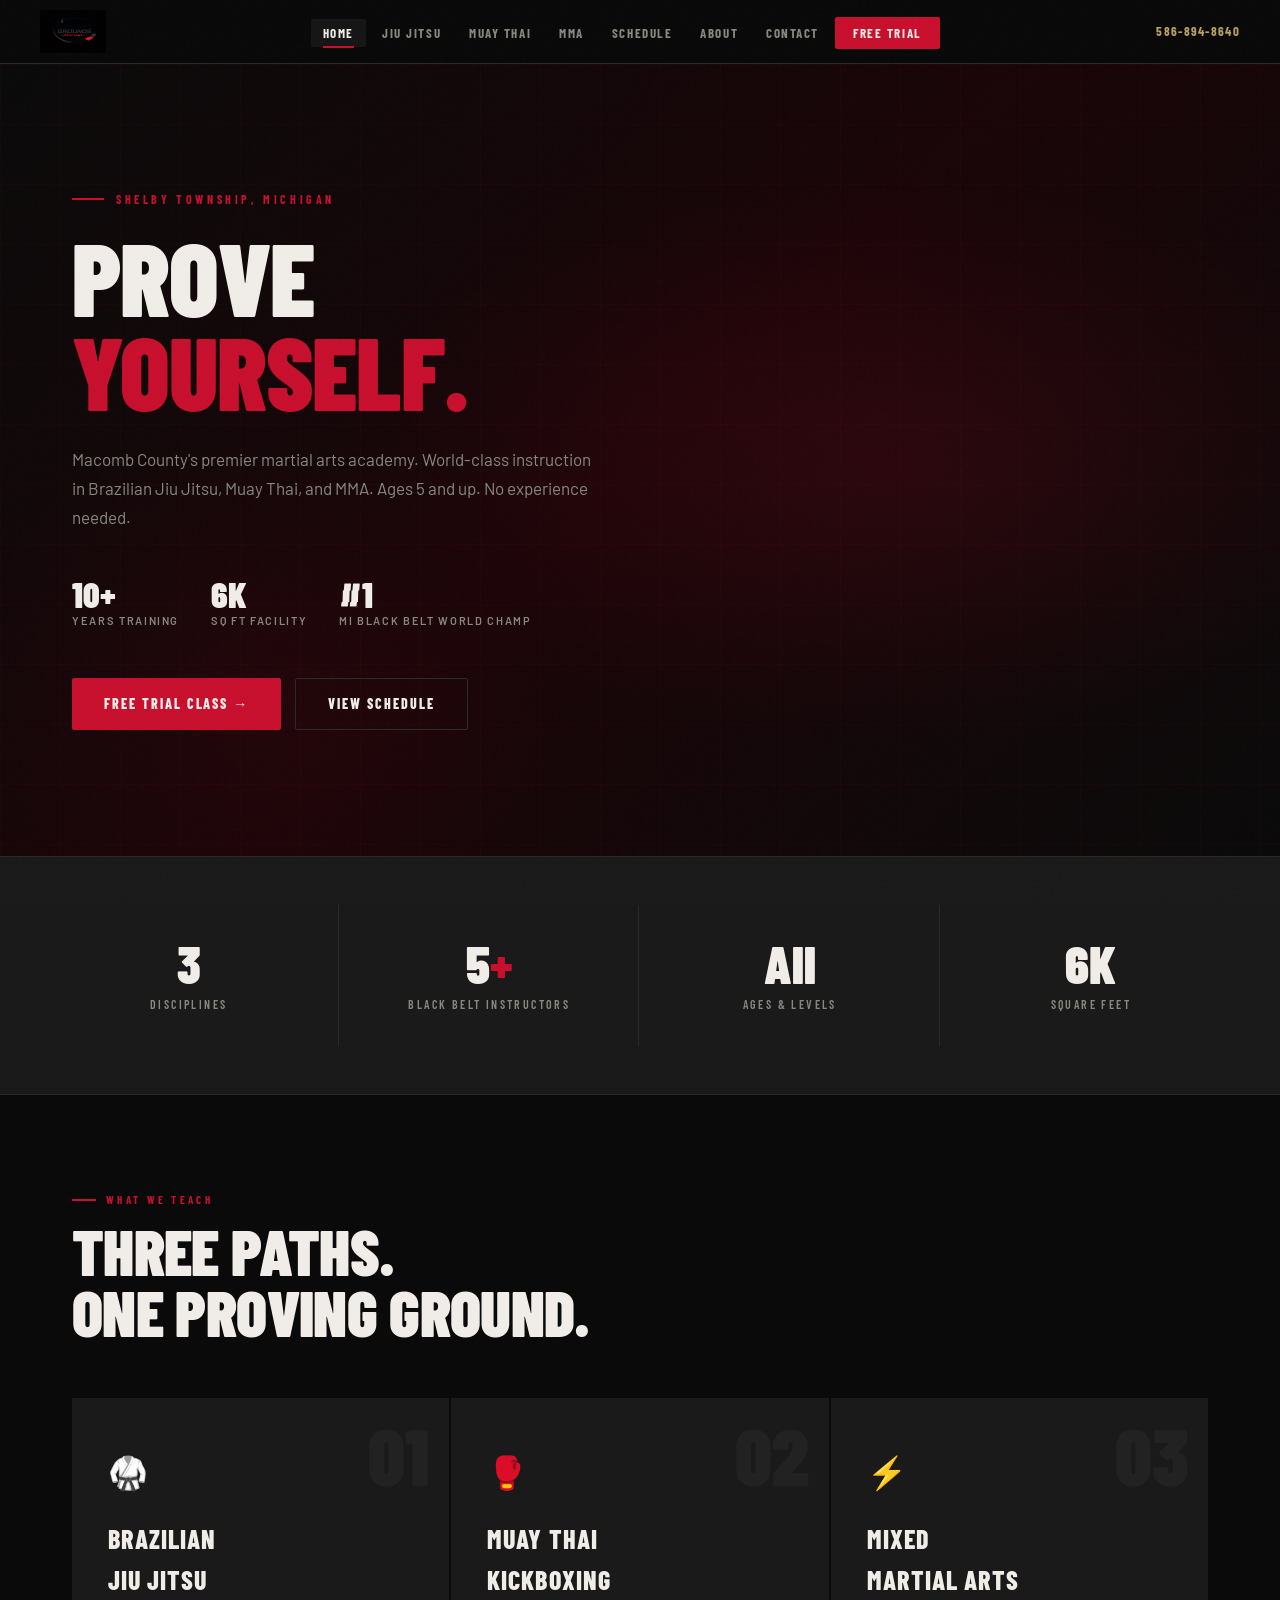
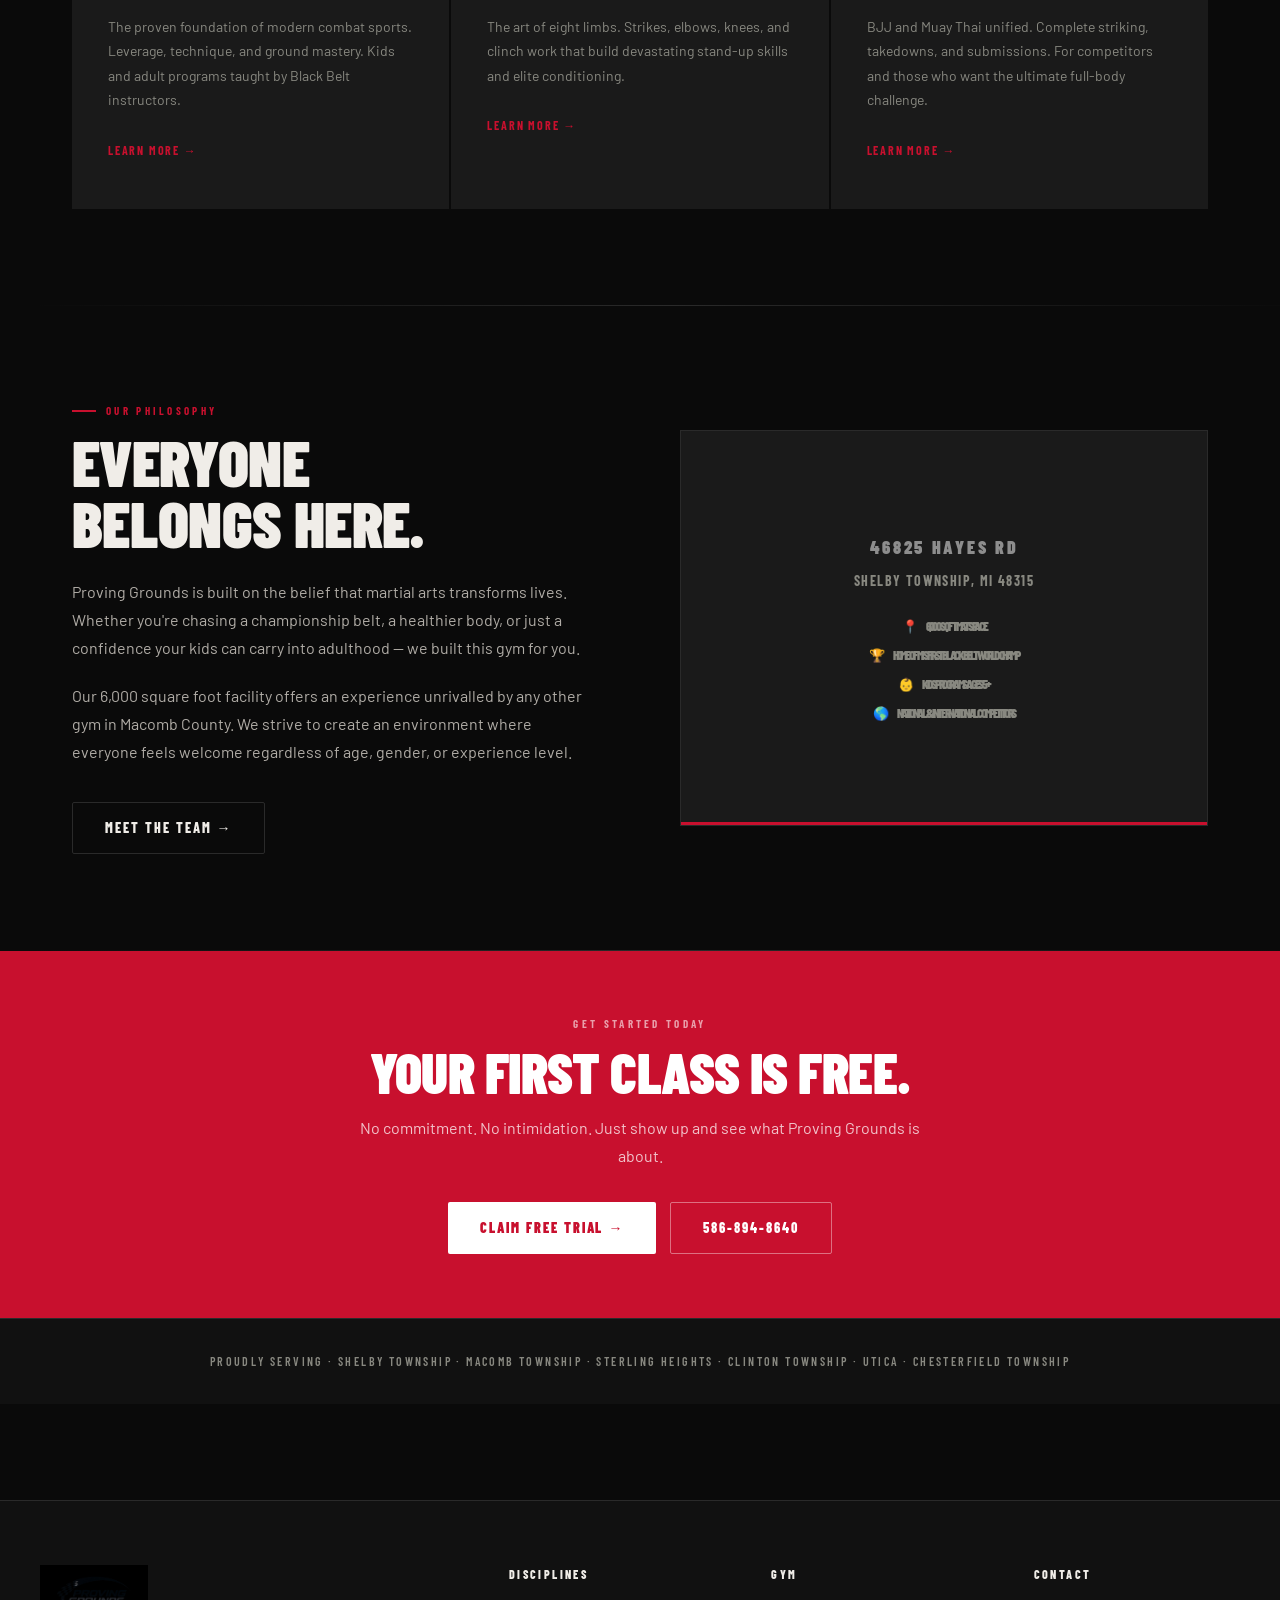
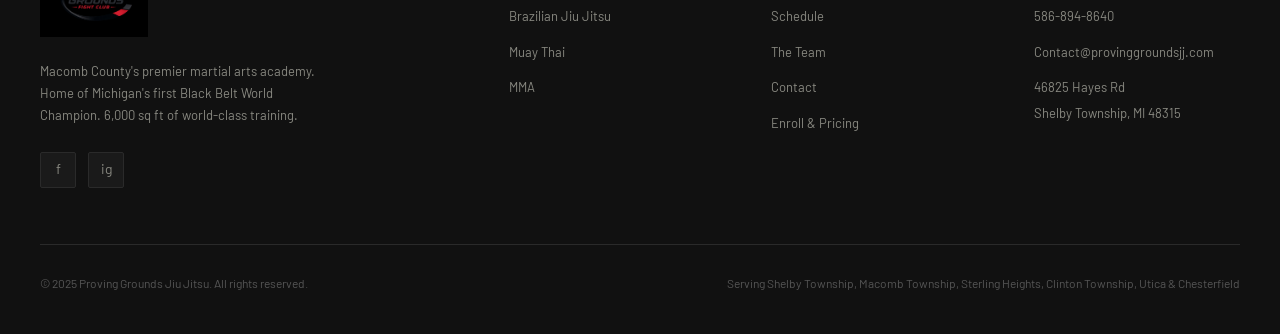
==== index.html @ e51a96b3 "SEO: Open Graph image (1200x630 logo on white), titles, and meta tags Co-authored-by: Cursor <cursor" ====
<!DOCTYPE html>
<html lang="en">
<head>
  <meta charset="UTF-8">
  <meta name="viewport" content="width=device-width, initial-scale=1.0">
  <meta name="description" content="Proving Grounds Fight Club — Shelby Township’s home for Brazilian Jiu Jitsu, Muay Thai, and MMA. Black Belt coaches, 6,000 sq ft, ages 5+. Book your free trial today.">
  <meta name="theme-color" content="#0a0a0a">
  <meta name="robots" content="index,follow">
  <link rel="canonical" href="https://adventurini.github.io/provinggrounds/">
  <title>Proving Grounds Fight Club | BJJ, Muay Thai &amp; MMA — Shelby Township, MI</title>
  <meta property="og:locale" content="en_US">
  <meta property="og:site_name" content="Proving Grounds Fight Club">
  <meta property="og:type" content="website">
  <meta property="og:url" content="https://adventurini.github.io/provinggrounds/">
  <meta property="og:title" content="Proving Grounds Fight Club | BJJ, Muay Thai &amp; MMA — Shelby Township, MI">
  <meta property="og:description" content="Proving Grounds Fight Club — Shelby Township’s home for Brazilian Jiu Jitsu, Muay Thai, and MMA. Black Belt coaches, 6,000 sq ft, ages 5+. Book your free trial today.">
  <meta property="og:image" content="https://adventurini.github.io/provinggrounds/images/og-preview.png">
  <meta property="og:image:secure_url" content="https://adventurini.github.io/provinggrounds/images/og-preview.png">
  <meta property="og:image:type" content="image/png">
  <meta property="og:image:width" content="1200">
  <meta property="og:image:height" content="630">
  <meta property="og:image:alt" content="Proving Grounds Fight Club logo on white">
  <meta name="twitter:card" content="summary_large_image">
  <meta name="twitter:title" content="Proving Grounds Fight Club | BJJ, Muay Thai &amp; MMA — Shelby Township, MI">
  <meta name="twitter:description" content="Proving Grounds Fight Club — Shelby Township’s home for Brazilian Jiu Jitsu, Muay Thai, and MMA. Black Belt coaches, 6,000 sq ft, ages 5+. Book your free trial today.">
  <meta name="twitter:image" content="https://adventurini.github.io/provinggrounds/images/og-preview.png">
  <link rel="stylesheet" href="style.css">
</head>
<body>

<nav id="pg-nav"></nav>

<div class="page">

  <!-- HERO -->
  <div class="hero">
    <div class="hero-bg"></div>
    <div class="hero-grid"></div>
    <div class="hero-content">
      <div class="hero-eyebrow fade-up fade-up-1">Shelby Township, Michigan</div>
      <h1 class="fade-up fade-up-2">
        Prove<br>
        <em>Yourself.</em>
      </h1>
      <p class="hero-sub fade-up fade-up-3">
        Macomb County's premier martial arts academy. World-class instruction in Brazilian Jiu Jitsu, Muay Thai, and MMA. Ages 5 and up. No experience needed.
      </p>
      <div class="hero-badges fade-up fade-up-3">
        <div class="hero-badge">
          <strong>10+</strong>
          <span>Years Training</span>
        </div>
        <div class="hero-badge">
          <strong>6K</strong>
          <span>Sq Ft Facility</span>
        </div>
        <div class="hero-badge">
          <strong>#1</strong>
          <span>MI Black Belt World Champ</span>
        </div>
      </div>
      <div class="btn-group fade-up fade-up-4">
        <a href="https://provinggroundsjj.sites.zenplanner.com/freeTrial.cfm" target="_blank" class="btn btn-primary">
          Free Trial Class →
        </a>
        <a href="schedule.html" class="btn btn-outline">
          View Schedule
        </a>
      </div>
    </div>
  </div>

  <!-- STATS BAR -->
  <div class="stats-bar">
    <div class="stats-inner">
      <div class="stat">
        <span class="stat-num">3</span>
        <span class="stat-label">Disciplines</span>
      </div>
      <div class="stat">
        <span class="stat-num">5<span>+</span></span>
        <span class="stat-label">Black Belt Instructors</span>
      </div>
      <div class="stat">
        <span class="stat-num">All</span>
        <span class="stat-label">Ages & Levels</span>
      </div>
      <div class="stat">
        <span class="stat-num">6K</span>
        <span class="stat-label">Square Feet</span>
      </div>
    </div>
  </div>

  <!-- DISCIPLINES -->
  <section>
    <div class="section-eyebrow">What We Teach</div>
    <h2>Three Paths.<br>One Proving Ground.</h2>
    <div class="disciplines">
      <a href="jiu-jitsu.html" class="disc-card">
        <span class="disc-number">01</span>
        <span class="disc-icon">🥋</span>
        <h3>Brazilian<br>Jiu Jitsu</h3>
        <p>The proven foundation of modern combat sports. Leverage, technique, and ground mastery. Kids and adult programs taught by Black Belt instructors.</p>
        <div class="disc-arrow">Learn More →</div>
      </a>
      <a href="muay-thai.html" class="disc-card">
        <span class="disc-number">02</span>
        <span class="disc-icon">🥊</span>
        <h3>Muay Thai<br>Kickboxing</h3>
        <p>The art of eight limbs. Strikes, elbows, knees, and clinch work that build devastating stand-up skills and elite conditioning.</p>
        <div class="disc-arrow">Learn More →</div>
      </a>
      <a href="mma.html" class="disc-card">
        <span class="disc-number">03</span>
        <span class="disc-icon">⚡</span>
        <h3>Mixed<br>Martial Arts</h3>
        <p>BJJ and Muay Thai unified. Complete striking, takedowns, and submissions. For competitors and those who want the ultimate full-body challenge.</p>
        <div class="disc-arrow">Learn More →</div>
      </a>
    </div>
  </section>

  <div class="divider"></div>

  <!-- PHILOSOPHY -->
  <section>
    <div class="split">
      <div class="split-text">
        <div class="section-eyebrow">Our Philosophy</div>
        <h2>Everyone<br>Belongs Here.</h2>
        <p style="margin-bottom:20px;">Proving Grounds is built on the belief that martial arts transforms lives. Whether you're chasing a championship belt, a healthier body, or just a confidence your kids can carry into adulthood — we built this gym for you.</p>
        <p style="margin-bottom:36px;">Our 6,000 square foot facility offers an experience unrivalled by any other gym in Macomb County. We strive to create an environment where everyone feels welcome regardless of age, gender, or experience level.</p>
        <a href="about.html" class="btn btn-outline">Meet the Team →</a>
      </div>
      <div class="split-visual">
        <div class="split-visual-inner">
          <div style="text-align:center; padding: 32px;">
            <div style="font-family: var(--font-display); font-weight:900; font-size:18px; letter-spacing:0.15em; color: rgba(255,255,255,0.5); text-transform:uppercase; margin-bottom:8px;">46825 Hayes Rd</div>
            <div style="font-family: var(--font-display); font-weight:700; font-size:14px; letter-spacing:0.1em; color: var(--muted); text-transform:uppercase;">Shelby Township, MI 48315</div>
            <div style="margin-top:24px; display:flex; flex-direction:column; gap:8px; align-items:center;">
              <div style="display:flex; align-items:center; gap:10px; font-size:13px; color:var(--muted);">📍 <span>6,000 sq ft mat space</span></div>
              <div style="display:flex; align-items:center; gap:10px; font-size:13px; color:var(--muted);">🏆 <span>Home of MI's first Black Belt World Champ</span></div>
              <div style="display:flex; align-items:center; gap:10px; font-size:13px; color:var(--muted);">👶 <span>Kids programs ages 5+</span></div>
              <div style="display:flex; align-items:center; gap:10px; font-size:13px; color:var(--muted);">🌎 <span>National &amp; international competitors</span></div>
            </div>
          </div>
        </div>
      </div>
    </div>
  </section>

  <div class="divider"></div>

  <!-- CTA STRIP -->
  <div style="background: var(--red); padding: 64px 32px; text-align: center;">
    <div style="max-width: 600px; margin: 0 auto;">
      <div style="font-family: var(--font-display); font-weight: 700; font-size: 11px; letter-spacing: 0.3em; text-transform: uppercase; color: rgba(255,255,255,0.6); margin-bottom: 12px;">Get Started Today</div>
      <h2 style="font-size: clamp(32px, 5vw, 56px); margin-bottom: 16px; color: white;">Your First Class Is Free.</h2>
      <p style="color: rgba(255,255,255,0.75); margin-bottom: 32px;">No commitment. No intimidation. Just show up and see what Proving Grounds is about.</p>
      <div class="btn-group" style="justify-content: center;">
        <a href="https://provinggroundsjj.sites.zenplanner.com/freeTrial.cfm" target="_blank" class="btn" style="background: white; color: var(--red); font-weight: 900;">Claim Free Trial →</a>
        <a href="tel:5868948640" class="btn" style="background: transparent; border: 1px solid rgba(255,255,255,0.4); color: white;">586-894-8640</a>
      </div>
    </div>
  </div>

  <!-- SERVING -->
  <div style="background: var(--deep); border-top: 1px solid var(--border); padding: 32px; text-align: center;">
    <p style="font-family: var(--font-display); font-weight:600; font-size:12px; letter-spacing:0.2em; text-transform:uppercase; color: var(--muted);">
      Proudly serving · Shelby Township · Macomb Township · Sterling Heights · Clinton Township · Utica · Chesterfield Township
    </p>
  </div>

</div><!-- end .page -->

<footer id="pg-footer"></footer>
<script src="shared.js"></script>
</body>
</html>
---- style.css ----
@import url('https://fonts.googleapis.com/css2?family=Barlow+Condensed:wght@400;600;700;800;900&family=Barlow:wght@300;400;500;600&family=Oswald:wght@700&display=swap');

:root {
  --black: #0a0a0a;
  --deep: #111111;
  --charcoal: #1a1a1a;
  --panel: #1f1f1f;
  --border: #2a2a2a;
  --red: #c8102e;
  --red-glow: #e01535;
  --red-dim: #7a0a1c;
  --white: #f0ede8;
  --muted: #888880;
  --gold: #b8a060;
  --font-display: 'Barlow Condensed', sans-serif;
  --font-body: 'Barlow', sans-serif;
}

*, *::before, *::after { box-sizing: border-box; margin: 0; padding: 0; }

html { scroll-behavior: smooth; }

body {
  background: var(--black);
  color: var(--white);
  font-family: var(--font-body);
  font-size: 16px;
  line-height: 1.6;
  overflow-x: hidden;
}

/* ── NOISE OVERLAY ── */
body::before {
  content: '';
  position: fixed;
  inset: 0;
  background-image: url("data:image/svg+xml,%3Csvg viewBox='0 0 256 256' xmlns='http://www.w3.org/2000/svg'%3E%3Cfilter id='noise'%3E%3CfeTurbulence type='fractalNoise' baseFrequency='0.9' numOctaves='4' stitchTiles='stitch'/%3E%3C/filter%3E%3Crect width='100%25' height='100%25' filter='url(%23noise)' opacity='0.04'/%3E%3C/svg%3E");
  pointer-events: none;
  z-index: 9999;
  opacity: 0.35;
}

/* ── NAV ── */
nav {
  position: fixed;
  top: 0; left: 0; right: 0;
  z-index: 1000;
  background: rgba(10,10,10,0.92);
  backdrop-filter: blur(12px);
  border-bottom: 1px solid var(--border);
  height: 64px;
  display: flex;
  align-items: center;
  padding: 0 32px;
}

.nav-inner {
  width: 100%;
  max-width: 1200px;
  margin: 0 auto;
  display: flex;
  align-items: center;
  justify-content: space-between;
}

.nav-logo {
  text-decoration: none;
  display: flex;
  align-items: center;
  flex-shrink: 0;
  line-height: 0;
}

.nav-logo img {
  height: 44px;
  width: auto;
  max-width: min(48vw, 200px);
  object-fit: contain;
  display: block;
}

.nav-links {
  display: flex;
  align-items: center;
  gap: 4px;
  list-style: none;
}

.nav-links a {
  color: var(--muted);
  text-decoration: none;
  font-family: var(--font-display);
  font-weight: 700;
  font-size: 13px;
  letter-spacing: 0.12em;
  text-transform: uppercase;
  padding: 6px 12px;
  border-radius: 2px;
  transition: color 0.2s, background 0.2s;
  position: relative;
}

.nav-links a:hover, .nav-links a.active {
  color: var(--white);
  background: rgba(255,255,255,0.05);
}

.nav-links a.active::after {
  content: '';
  position: absolute;
  bottom: -1px; left: 12px; right: 12px;
  height: 2px;
  background: var(--red);
}

.nav-cta {
  background: var(--red) !important;
  color: var(--white) !important;
  padding: 8px 18px !important;
  border-radius: 2px;
}

.nav-cta:hover { background: var(--red-glow) !important; }

.nav-phone {
  font-family: var(--font-display);
  font-weight: 700;
  font-size: 13px;
  letter-spacing: 0.1em;
  color: var(--gold);
  text-decoration: none;
  margin-left: 12px;
}

/* Mobile nav toggle */
.nav-toggle {
  display: none;
  flex-direction: column;
  gap: 5px;
  cursor: pointer;
  padding: 4px;
}

.nav-toggle span {
  display: block;
  width: 24px;
  height: 2px;
  background: var(--white);
  transition: all 0.3s;
}

/* ── PAGE WRAPPER ── */
.page { padding-top: 64px; }

/* ── HERO ── */
.hero {
  position: relative;
  min-height: 88vh;
  display: flex;
  align-items: center;
  overflow: hidden;
}

.hero-bg {
  position: absolute;
  inset: 0;
  background: linear-gradient(135deg, #0a0a0a 0%, #1a0508 50%, #0a0a0a 100%);
}

.hero-bg::after {
  content: '';
  position: absolute;
  inset: 0;
  background: 
    radial-gradient(ellipse 60% 50% at 70% 50%, rgba(200,16,46,0.12) 0%, transparent 70%),
    radial-gradient(ellipse 40% 60% at 20% 80%, rgba(200,16,46,0.06) 0%, transparent 60%);
}

.hero-grid {
  position: absolute;
  inset: 0;
  background-image: 
    linear-gradient(rgba(200,16,46,0.04) 1px, transparent 1px),
    linear-gradient(90deg, rgba(200,16,46,0.04) 1px, transparent 1px);
  background-size: 60px 60px;
}

.hero-content {
  position: relative;
  z-index: 2;
  padding: 80px 32px;
  max-width: 1200px;
  margin: 0 auto;
  width: 100%;
}

.hero-eyebrow {
  font-family: var(--font-display);
  font-weight: 700;
  font-size: 12px;
  letter-spacing: 0.3em;
  text-transform: uppercase;
  color: var(--red);
  margin-bottom: 20px;
  display: flex;
  align-items: center;
  gap: 12px;
}

.hero-eyebrow::before {
  content: '';
  display: block;
  width: 32px;
  height: 2px;
  background: var(--red);
}

.hero h1 {
  font-family: var(--font-display);
  font-weight: 900;
  font-size: clamp(52px, 8vw, 110px);
  line-height: 0.92;
  text-transform: uppercase;
  letter-spacing: -0.01em;
  margin-bottom: 28px;
}

.hero h1 em {
  font-style: normal;
  color: var(--red);
  display: block;
}

.hero-sub {
  font-size: 17px;
  color: var(--muted);
  max-width: 520px;
  margin-bottom: 44px;
  line-height: 1.7;
  font-weight: 400;
}

.hero-badges {
  display: flex;
  gap: 32px;
  margin-bottom: 48px;
  flex-wrap: wrap;
}

.hero-badge {
  display: flex;
  flex-direction: column;
}

.hero-badge strong {
  font-family: var(--font-display);
  font-weight: 900;
  font-size: 36px;
  line-height: 1;
  color: var(--white);
}

.hero-badge span {
  font-size: 11px;
  letter-spacing: 0.15em;
  text-transform: uppercase;
  color: var(--muted);
  font-weight: 600;
}

.btn-group { display: flex; gap: 14px; flex-wrap: wrap; }

.btn {
  display: inline-flex;
  align-items: center;
  gap: 8px;
  font-family: var(--font-display);
  font-weight: 800;
  font-size: 14px;
  letter-spacing: 0.14em;
  text-transform: uppercase;
  padding: 14px 32px;
  border-radius: 2px;
  text-decoration: none;
  transition: all 0.2s;
  cursor: pointer;
  border: none;
}

.btn-primary {
  background: var(--red);
  color: var(--white);
}

.btn-primary:hover {
  background: var(--red-glow);
  transform: translateY(-1px);
  box-shadow: 0 8px 24px rgba(200,16,46,0.35);
}

.btn-outline {
  background: transparent;
  color: var(--white);
  border: 1px solid var(--border);
}

.btn-outline:hover {
  border-color: var(--white);
  background: rgba(255,255,255,0.05);
}

/* ── SECTIONS ── */
section {
  padding: 96px 32px;
  max-width: 1200px;
  margin: 0 auto;
  width: 100%;
}

.section-wrap {
  width: 100%;
}

.section-eyebrow {
  font-family: var(--font-display);
  font-weight: 700;
  font-size: 11px;
  letter-spacing: 0.3em;
  text-transform: uppercase;
  color: var(--red);
  margin-bottom: 12px;
  display: flex;
  align-items: center;
  gap: 10px;
}

.section-eyebrow::before {
  content: '';
  width: 24px;
  height: 2px;
  background: var(--red);
}

h2 {
  font-family: var(--font-display);
  font-weight: 900;
  font-size: clamp(36px, 5vw, 64px);
  text-transform: uppercase;
  line-height: 0.95;
  letter-spacing: -0.01em;
  margin-bottom: 24px;
}

h3 {
  font-family: var(--font-display);
  font-weight: 800;
  font-size: 24px;
  text-transform: uppercase;
  letter-spacing: 0.04em;
}

p { color: #b0aca6; line-height: 1.75; }

/* ── DISCIPLINE CARDS ── */
.disciplines {
  display: grid;
  grid-template-columns: repeat(3, 1fr);
  gap: 2px;
  margin-top: 56px;
}

.disc-card {
  position: relative;
  background: var(--charcoal);
  padding: 48px 36px;
  overflow: hidden;
  text-decoration: none;
  color: var(--white);
  display: block;
  transition: background 0.3s;
}

.disc-card::before {
  content: '';
  position: absolute;
  top: 0; left: 0;
  width: 3px;
  height: 0;
  background: var(--red);
  transition: height 0.4s ease;
}

.disc-card:hover::before { height: 100%; }
.disc-card:hover { background: #202020; }

.disc-number {
  font-family: var(--font-display);
  font-weight: 900;
  font-size: 80px;
  line-height: 1;
  color: rgba(255,255,255,0.04);
  position: absolute;
  top: 16px; right: 20px;
}

.disc-icon {
  font-size: 32px;
  margin-bottom: 20px;
  display: block;
}

.disc-card h3 { margin-bottom: 14px; font-size: 26px; }
.disc-card p { font-size: 14px; color: var(--muted); }

.disc-arrow {
  margin-top: 28px;
  display: inline-flex;
  align-items: center;
  gap: 8px;
  font-family: var(--font-display);
  font-weight: 700;
  font-size: 12px;
  letter-spacing: 0.15em;
  text-transform: uppercase;
  color: var(--red);
}

/* ── DIVIDER ── */
.divider {
  width: 100%;
  height: 1px;
  background: linear-gradient(90deg, transparent, var(--border), transparent);
  margin: 0 32px;
}

/* ── SPLIT SECTION ── */
.split {
  display: grid;
  grid-template-columns: 1fr 1fr;
  gap: 80px;
  align-items: center;
}

.split-text { }
.split-visual {
  position: relative;
}

.split-visual-inner {
  background: var(--charcoal);
  border: 1px solid var(--border);
  aspect-ratio: 4/3;
  display: flex;
  align-items: center;
  justify-content: center;
  font-family: var(--font-display);
  font-weight: 900;
  font-size: 80px;
  color: rgba(255,255,255,0.06);
  text-transform: uppercase;
  letter-spacing: -0.03em;
  overflow: hidden;
  position: relative;
}

.split-visual-inner::after {
  content: '';
  position: absolute;
  bottom: 0; left: 0; right: 0;
  height: 3px;
  background: var(--red);
}

/* ── SCHEDULE TABLE ── */
.schedule-grid {
  display: grid;
  grid-template-columns: repeat(7, 1fr);
  gap: 2px;
  margin-top: 48px;
}

.schedule-col-header {
  background: var(--red);
  padding: 14px 8px;
  font-family: var(--font-display);
  font-weight: 800;
  font-size: 13px;
  letter-spacing: 0.1em;
  text-transform: uppercase;
  text-align: center;
}

.schedule-slot {
  background: var(--charcoal);
  padding: 10px 8px;
  font-size: 11px;
  text-align: center;
  color: var(--muted);
  min-height: 52px;
  display: flex;
  flex-direction: column;
  align-items: center;
  justify-content: center;
  gap: 2px;
  border-bottom: 1px solid var(--border);
}

.schedule-slot.bjj { border-top: 2px solid #3b82f6; }
.schedule-slot.muaythai { border-top: 2px solid #f59e0b; }
.schedule-slot.mma { border-top: 2px solid var(--red); }
.schedule-slot.kids { border-top: 2px solid #10b981; }
.schedule-slot.empty { background: var(--deep); }

.slot-time {
  font-family: var(--font-display);
  font-weight: 700;
  font-size: 13px;
  color: var(--white);
}

.slot-label {
  font-size: 10px;
  letter-spacing: 0.1em;
  text-transform: uppercase;
  font-weight: 600;
}

/* ── STATS BAR ── */
.stats-bar {
  background: var(--charcoal);
  border-top: 1px solid var(--border);
  border-bottom: 1px solid var(--border);
  padding: 48px 32px;
}

.stats-inner {
  max-width: 1200px;
  margin: 0 auto;
  display: grid;
  grid-template-columns: repeat(4, 1fr);
  gap: 2px;
}

.stat {
  padding: 32px;
  text-align: center;
  border-right: 1px solid var(--border);
}

.stat:last-child { border-right: none; }

.stat-num {
  font-family: var(--font-display);
  font-weight: 900;
  font-size: 52px;
  line-height: 1;
  color: var(--white);
  display: block;
}

.stat-num span { color: var(--red); }

.stat-label {
  font-family: var(--font-display);
  font-weight: 600;
  font-size: 12px;
  letter-spacing: 0.2em;
  text-transform: uppercase;
  color: var(--muted);
  margin-top: 6px;
  display: block;
}

/* ── TEAM CARDS ── */
.team-grid {
  display: grid;
  grid-template-columns: repeat(3, 1fr);
  gap: 2px;
  margin-top: 48px;
}

.team-card {
  background: var(--charcoal);
  padding: 40px 32px;
  border-bottom: 3px solid transparent;
  transition: border-color 0.3s, background 0.3s;
}

.team-card:hover {
  background: #202020;
  border-color: var(--red);
}

.team-avatar {
  width: 72px;
  height: 72px;
  background: var(--red-dim);
  border-radius: 50%;
  margin-bottom: 20px;
  display: flex;
  align-items: center;
  justify-content: center;
  font-family: var(--font-display);
  font-weight: 900;
  font-size: 28px;
  color: var(--white);
}

.team-card h3 { font-size: 20px; margin-bottom: 4px; }
.team-card .rank {
  font-size: 12px;
  letter-spacing: 0.15em;
  text-transform: uppercase;
  color: var(--gold);
  font-weight: 700;
  font-family: var(--font-display);
  margin-bottom: 14px;
  display: block;
}

.team-card p { font-size: 13px; color: var(--muted); }

/* ── PAGE HERO (interior pages) ── */
.page-hero {
  background: var(--deep);
  border-bottom: 1px solid var(--border);
  padding: 80px 32px 60px;
  position: relative;
  overflow: hidden;
}

.page-hero::before {
  content: '';
  position: absolute;
  top: 0; right: 0;
  width: 40%;
  height: 100%;
  background: radial-gradient(ellipse at right, rgba(200,16,46,0.08), transparent 70%);
}

.page-hero-inner {
  max-width: 1200px;
  margin: 0 auto;
  position: relative;
  z-index: 1;
}

.page-hero h1 {
  font-family: var(--font-display);
  font-weight: 900;
  font-size: clamp(44px, 6vw, 80px);
  text-transform: uppercase;
  line-height: 0.92;
  margin-bottom: 16px;
}

.page-hero p {
  font-size: 16px;
  color: var(--muted);
  max-width: 560px;
}

/* ── FOOTER ── */
footer {
  background: var(--deep);
  border-top: 1px solid var(--border);
  padding: 64px 32px 40px;
  margin-top: 96px;
}

.footer-inner {
  max-width: 1200px;
  margin: 0 auto;
}

.footer-grid {
  display: grid;
  grid-template-columns: 2fr 1fr 1fr 1fr;
  gap: 56px;
  margin-bottom: 56px;
}

.footer-logo {
  display: inline-block;
  margin-bottom: 16px;
  line-height: 0;
  text-decoration: none;
}

.footer-logo img {
  height: 72px;
  width: auto;
  max-width: min(100%, 260px);
  object-fit: contain;
  display: block;
}

.footer-brand p {
  font-size: 13px;
  color: var(--muted);
  line-height: 1.7;
  max-width: 280px;
}

.footer-col h4 {
  font-family: var(--font-display);
  font-weight: 800;
  font-size: 12px;
  letter-spacing: 0.2em;
  text-transform: uppercase;
  color: var(--white);
  margin-bottom: 18px;
}

.footer-col ul {
  list-style: none;
  display: flex;
  flex-direction: column;
  gap: 10px;
}

.footer-col a {
  color: var(--muted);
  text-decoration: none;
  font-size: 13px;
  transition: color 0.2s;
}

.footer-col a:hover { color: var(--white); }

.footer-bottom {
  border-top: 1px solid var(--border);
  padding-top: 28px;
  display: flex;
  align-items: center;
  justify-content: space-between;
}

.footer-bottom p {
  font-size: 12px;
  color: #555;
}

.social-links {
  display: flex;
  gap: 12px;
}

.social-link {
  width: 36px;
  height: 36px;
  background: var(--charcoal);
  border: 1px solid var(--border);
  border-radius: 2px;
  display: flex;
  align-items: center;
  justify-content: center;
  text-decoration: none;
  color: var(--muted);
  font-size: 14px;
  transition: all 0.2s;
}

.social-link:hover {
  background: var(--red);
  border-color: var(--red);
  color: var(--white);
}

/* ── LEGEND ── */
.legend {
  display: flex;
  gap: 24px;
  flex-wrap: wrap;
  margin-top: 20px;
}

.legend-item {
  display: flex;
  align-items: center;
  gap: 8px;
  font-size: 12px;
  letter-spacing: 0.1em;
  text-transform: uppercase;
  color: var(--muted);
  font-family: var(--font-display);
  font-weight: 700;
}

.legend-dot {
  width: 10px;
  height: 10px;
  border-radius: 50%;
}

/* ── CONTACT FORM ── */
.contact-grid {
  display: grid;
  grid-template-columns: 1fr 1fr;
  gap: 64px;
  align-items: start;
}

.form-field {
  margin-bottom: 20px;
}

.form-field label {
  display: block;
  font-family: var(--font-display);
  font-weight: 700;
  font-size: 11px;
  letter-spacing: 0.2em;
  text-transform: uppercase;
  color: var(--muted);
  margin-bottom: 8px;
}

.form-field input,
.form-field textarea,
.form-field select {
  width: 100%;
  background: var(--charcoal);
  border: 1px solid var(--border);
  border-radius: 2px;
  padding: 12px 16px;
  color: var(--white);
  font-family: var(--font-body);
  font-size: 14px;
  outline: none;
  transition: border-color 0.2s;
  appearance: none;
}

.form-field input:focus,
.form-field textarea:focus {
  border-color: var(--red);
}

.form-field textarea { min-height: 120px; resize: vertical; }

.contact-info-item {
  display: flex;
  gap: 16px;
  align-items: flex-start;
  margin-bottom: 32px;
}

.contact-icon {
  width: 44px;
  height: 44px;
  background: rgba(200,16,46,0.12);
  border: 1px solid rgba(200,16,46,0.25);
  border-radius: 2px;
  display: flex;
  align-items: center;
  justify-content: center;
  font-size: 18px;
  flex-shrink: 0;
}

.contact-info-item h4 {
  font-family: var(--font-display);
  font-weight: 800;
  font-size: 13px;
  letter-spacing: 0.15em;
  text-transform: uppercase;
  color: var(--white);
  margin-bottom: 4px;
}

.contact-info-item p, .contact-info-item a {
  font-size: 14px;
  color: var(--muted);
  text-decoration: none;
}

/* ── MOBILE ── */
@media (max-width: 768px) {
  nav { padding: 0 20px; }

  .nav-links { display: none; }
  .nav-links.open {
    display: flex;
    flex-direction: column;
    position: fixed;
    top: 64px; left: 0; right: 0;
    background: var(--deep);
    border-bottom: 1px solid var(--border);
    padding: 16px;
    gap: 2px;
  }

  .nav-toggle { display: flex; }

  .nav-logo img {
    height: 36px;
    max-width: min(44vw, 160px);
  }

  .hero-content { padding: 60px 20px; }
  .hero h1 { font-size: 52px; }
  .hero-badges { gap: 20px; }

  section { padding: 64px 20px; }

  .disciplines { grid-template-columns: 1fr; }
  .split { grid-template-columns: 1fr; gap: 40px; }
  .stats-inner { grid-template-columns: repeat(2, 1fr); }
  .stat { border-right: none; border-bottom: 1px solid var(--border); }
  .schedule-grid { grid-template-columns: repeat(3, 1fr); overflow-x: auto; }
  .team-grid { grid-template-columns: 1fr; }
  .footer-grid { grid-template-columns: 1fr 1fr; gap: 32px; }
  .contact-grid { grid-template-columns: 1fr; }
  .footer-bottom { flex-direction: column; gap: 16px; }
}

/* ── ANIMATIONS ── */
@keyframes fadeUp {
  from { opacity: 0; transform: translateY(24px); }
  to { opacity: 1; transform: translateY(0); }
}

.fade-up {
  animation: fadeUp 0.6s ease forwards;
}

.fade-up-1 { animation-delay: 0.1s; opacity: 0; }
.fade-up-2 { animation-delay: 0.25s; opacity: 0; }
.fade-up-3 { animation-delay: 0.4s; opacity: 0; }
.fade-up-4 { animation-delay: 0.55s; opacity: 0; }
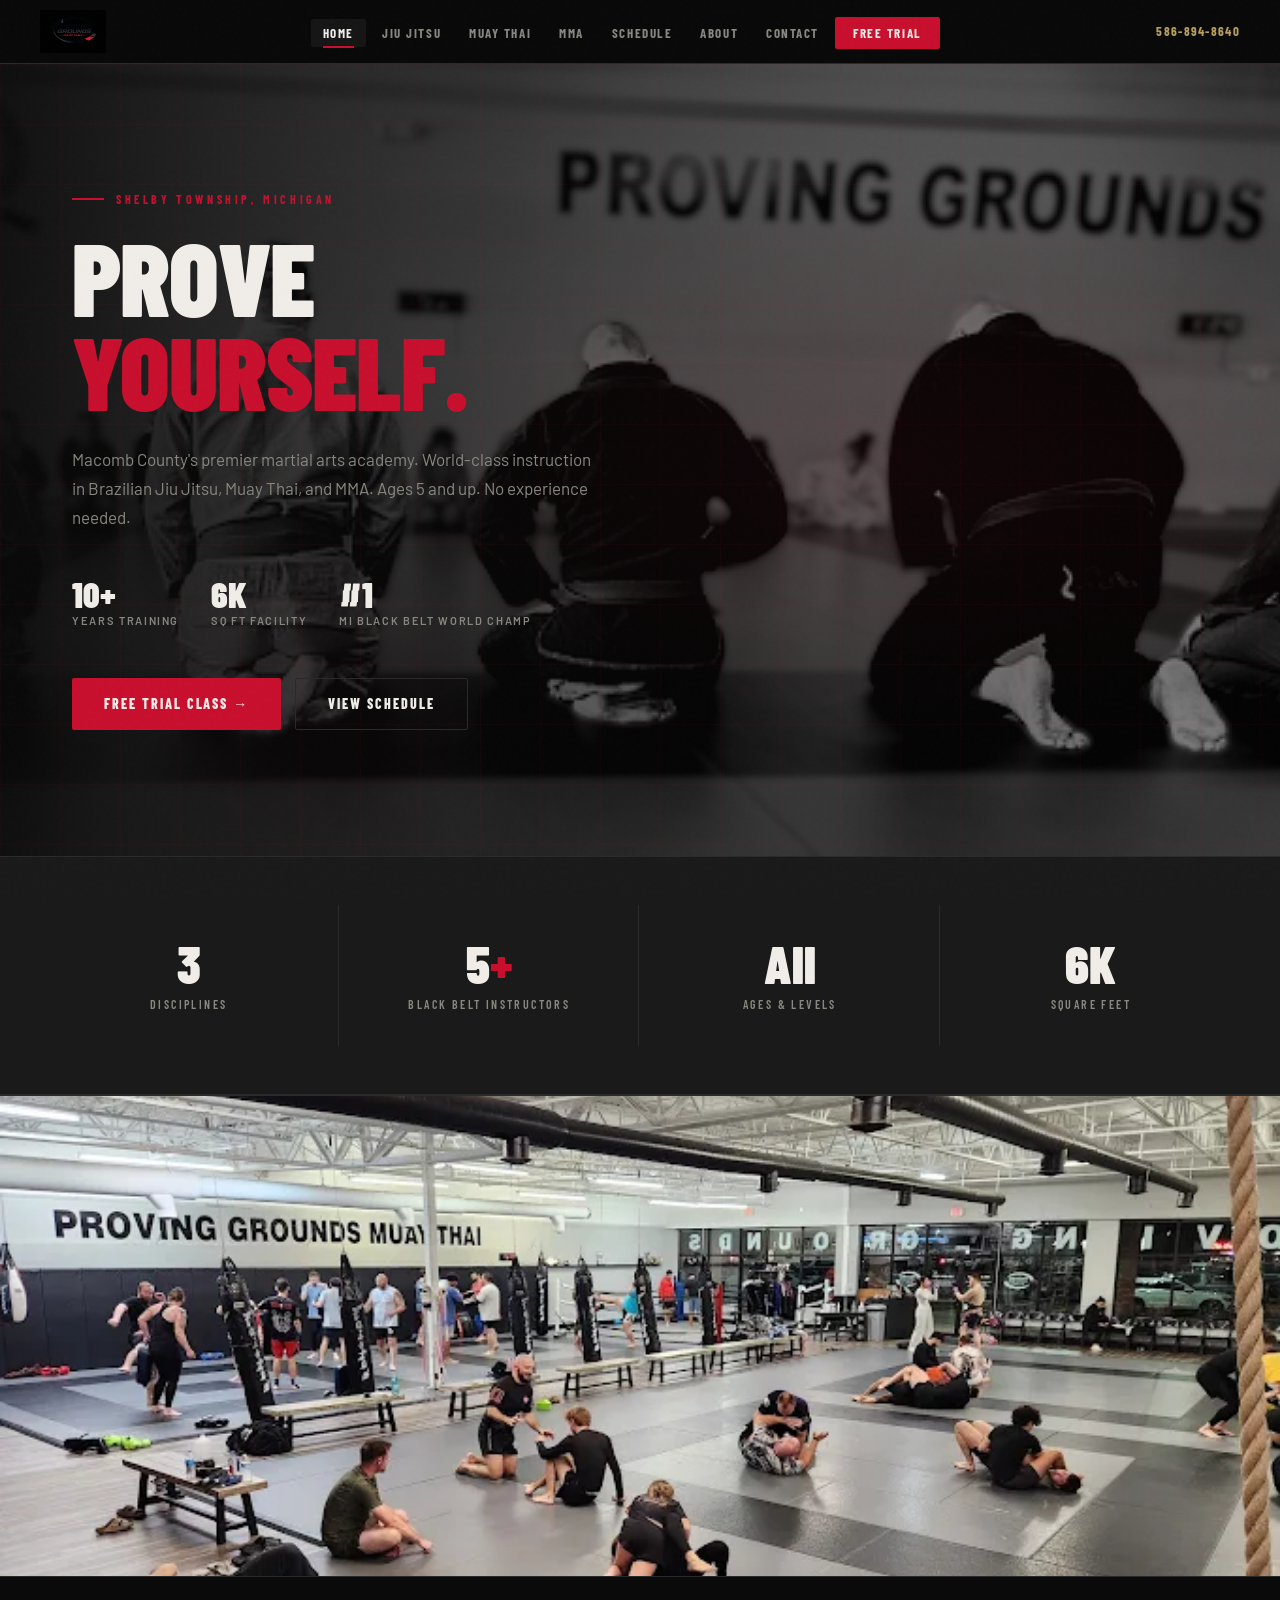
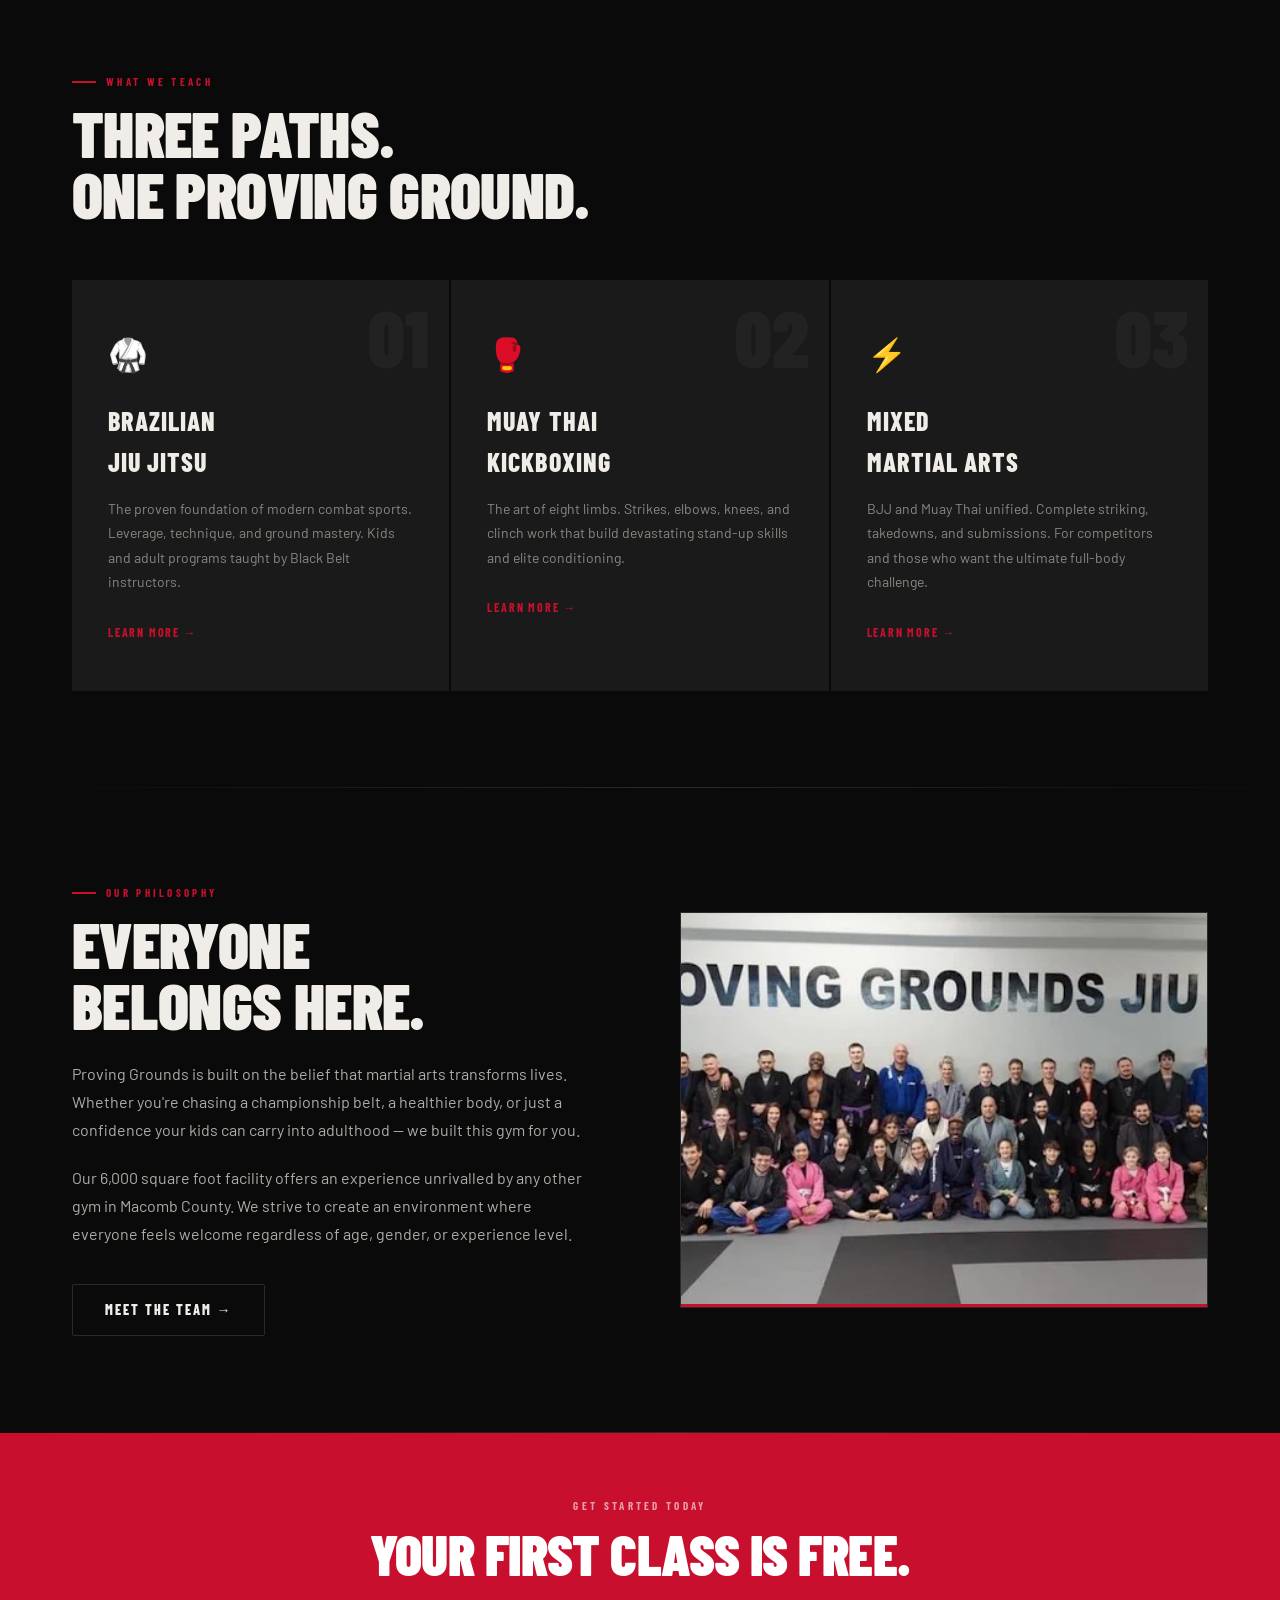
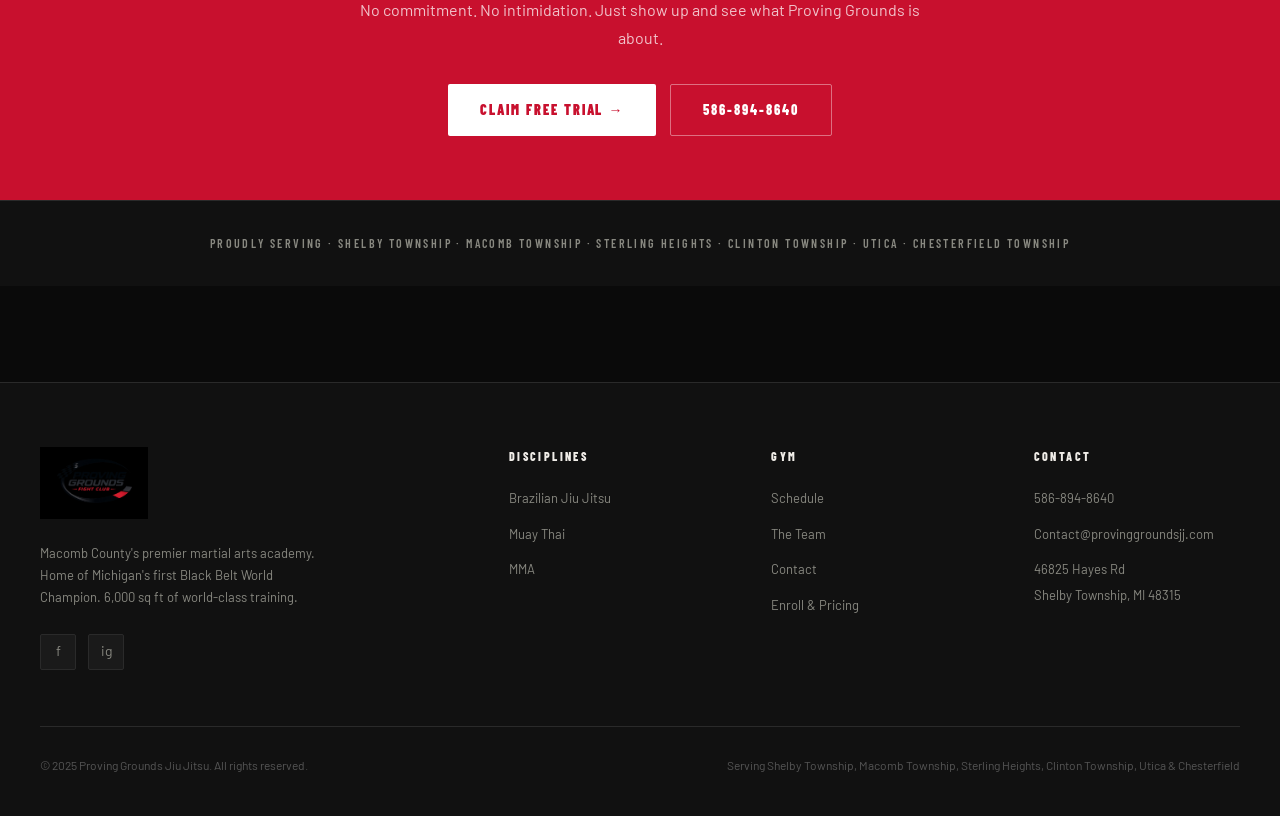
==== commit 2ca8f9a6: "Add gym and competition photography across home, about, and program pages Co-authored-by: Cursor <cu" ====
--- a/index.html
+++ b/index.html
@@ -34,7 +34,9 @@
 
   <!-- HERO -->
   <div class="hero">
-    <div class="hero-bg"></div>
+    <div class="hero-bg" style="--hero-photo: url('images/bjj-class-lineup-bw.png');">
+      <div class="hero-bg-image" aria-hidden="true"></div>
+    </div>
     <div class="hero-grid"></div>
     <div class="hero-content">
       <div class="hero-eyebrow fade-up fade-up-1">Shelby Township, Michigan</div>
@@ -92,6 +94,10 @@
     </div>
   </div>
 
+  <figure class="media-strip">
+    <img src="images/gym-floor-muay-thai.png" width="1600" height="900" alt="Students training BJJ and Muay Thai on the mats at Proving Grounds in Shelby Township." loading="lazy">
+  </figure>
+
   <!-- DISCIPLINES -->
   <section>
     <div class="section-eyebrow">What We Teach</div>
@@ -134,17 +140,8 @@
         <a href="about.html" class="btn btn-outline">Meet the Team →</a>
       </div>
       <div class="split-visual">
-        <div class="split-visual-inner">
-          <div style="text-align:center; padding: 32px;">
-            <div style="font-family: var(--font-display); font-weight:900; font-size:18px; letter-spacing:0.15em; color: rgba(255,255,255,0.5); text-transform:uppercase; margin-bottom:8px;">46825 Hayes Rd</div>
-            <div style="font-family: var(--font-display); font-weight:700; font-size:14px; letter-spacing:0.1em; color: var(--muted); text-transform:uppercase;">Shelby Township, MI 48315</div>
-            <div style="margin-top:24px; display:flex; flex-direction:column; gap:8px; align-items:center;">
-              <div style="display:flex; align-items:center; gap:10px; font-size:13px; color:var(--muted);">📍 <span>6,000 sq ft mat space</span></div>
-              <div style="display:flex; align-items:center; gap:10px; font-size:13px; color:var(--muted);">🏆 <span>Home of MI's first Black Belt World Champ</span></div>
-              <div style="display:flex; align-items:center; gap:10px; font-size:13px; color:var(--muted);">👶 <span>Kids programs ages 5+</span></div>
-              <div style="display:flex; align-items:center; gap:10px; font-size:13px; color:var(--muted);">🌎 <span>National &amp; international competitors</span></div>
-            </div>
-          </div>
+        <div class="split-visual-inner is-photo">
+          <img src="images/team-bjj-group.png" width="800" height="600" alt="Large group of adult and kids BJJ students in gis posing in front of the Proving Grounds Jiu Jitsu wall." loading="lazy">
         </div>
       </div>
     </div>
--- a/style.css
+++ b/style.css
@@ -149,6 +149,19 @@
   transition: all 0.3s;
 }
 
+.disciplines.facility-grid {
+  margin-top: 48px;
+  grid-template-columns: repeat(4, 1fr);
+}
+
+@media (max-width: 900px) {
+  .disciplines.facility-grid { grid-template-columns: repeat(2, 1fr); }
+}
+
+@media (max-width: 480px) {
+  .disciplines.facility-grid { grid-template-columns: 1fr; }
+}
+
 /* ── PAGE WRAPPER ── */
 .page { padding-top: 64px; }
 
@@ -167,11 +180,24 @@
   background: linear-gradient(135deg, #0a0a0a 0%, #1a0508 50%, #0a0a0a 100%);
 }
 
+.hero-bg-image {
+  position: absolute;
+  inset: 0;
+  z-index: 0;
+  background-image: var(--hero-photo);
+  background-size: cover;
+  background-position: center center;
+  background-repeat: no-repeat;
+  filter: brightness(0.72) contrast(1.08);
+}
+
 .hero-bg::after {
   content: '';
   position: absolute;
   inset: 0;
-  background: 
+  z-index: 1;
+  background:
+    linear-gradient(90deg, rgba(10,10,10,0.94) 0%, rgba(10,10,10,0.55) 48%, rgba(10,10,10,0.35) 100%),
     radial-gradient(ellipse 60% 50% at 70% 50%, rgba(200,16,46,0.12) 0%, transparent 70%),
     radial-gradient(ellipse 40% 60% at 20% 80%, rgba(200,16,46,0.06) 0%, transparent 60%);
 }
@@ -179,10 +205,12 @@
 .hero-grid {
   position: absolute;
   inset: 0;
+  z-index: 1;
   background-image: 
     linear-gradient(rgba(200,16,46,0.04) 1px, transparent 1px),
     linear-gradient(90deg, rgba(200,16,46,0.04) 1px, transparent 1px);
   background-size: 60px 60px;
+  pointer-events: none;
 }
 
 .hero-content {
@@ -192,6 +220,79 @@
   max-width: 1200px;
   margin: 0 auto;
   width: 100%;
+}
+
+/* ── FULL-WIDTH PHOTO STRIP ── */
+.media-strip {
+  width: 100%;
+  border-top: 1px solid var(--border);
+  border-bottom: 1px solid var(--border);
+  background: var(--black);
+}
+
+.media-strip img {
+  width: 100%;
+  height: clamp(220px, 42vw, 480px);
+  object-fit: cover;
+  object-position: center 38%;
+  display: block;
+}
+
+/* ── SPLIT + INLINE PHOTOS ── */
+.split-visual-inner.is-photo {
+  padding: 0;
+  background: #141414;
+}
+
+.split-visual-inner.is-photo img {
+  width: 100%;
+  height: 100%;
+  object-fit: cover;
+  object-position: center center;
+  display: block;
+}
+
+/* ── ABOUT / GALLERY GRID ── */
+.photo-grid-2 {
+  display: grid;
+  grid-template-columns: 1fr 1fr;
+  gap: 2px;
+  margin-top: 48px;
+  max-width: 1200px;
+  margin-left: auto;
+  margin-right: auto;
+}
+
+.photo-grid-2 figure {
+  margin: 0;
+  position: relative;
+  aspect-ratio: 4 / 3;
+  overflow: hidden;
+  border: 1px solid var(--border);
+  background: var(--charcoal);
+}
+
+.photo-grid-2 img {
+  width: 100%;
+  height: 100%;
+  object-fit: cover;
+  object-position: center center;
+  display: block;
+}
+
+.photo-grid-2 figcaption {
+  position: absolute;
+  left: 0;
+  right: 0;
+  bottom: 0;
+  padding: 14px 18px 16px;
+  font-family: var(--font-display);
+  font-weight: 700;
+  font-size: 11px;
+  letter-spacing: 0.18em;
+  text-transform: uppercase;
+  color: rgba(255, 255, 255, 0.88);
+  background: linear-gradient(transparent, rgba(0, 0, 0, 0.78));
 }
 
 .hero-eyebrow {
@@ -906,6 +1007,8 @@
 
   .disciplines { grid-template-columns: 1fr; }
   .split { grid-template-columns: 1fr; gap: 40px; }
+
+  .photo-grid-2 { grid-template-columns: 1fr; }
   .stats-inner { grid-template-columns: repeat(2, 1fr); }
   .stat { border-right: none; border-bottom: 1px solid var(--border); }
   .schedule-grid { grid-template-columns: repeat(3, 1fr); overflow-x: auto; }
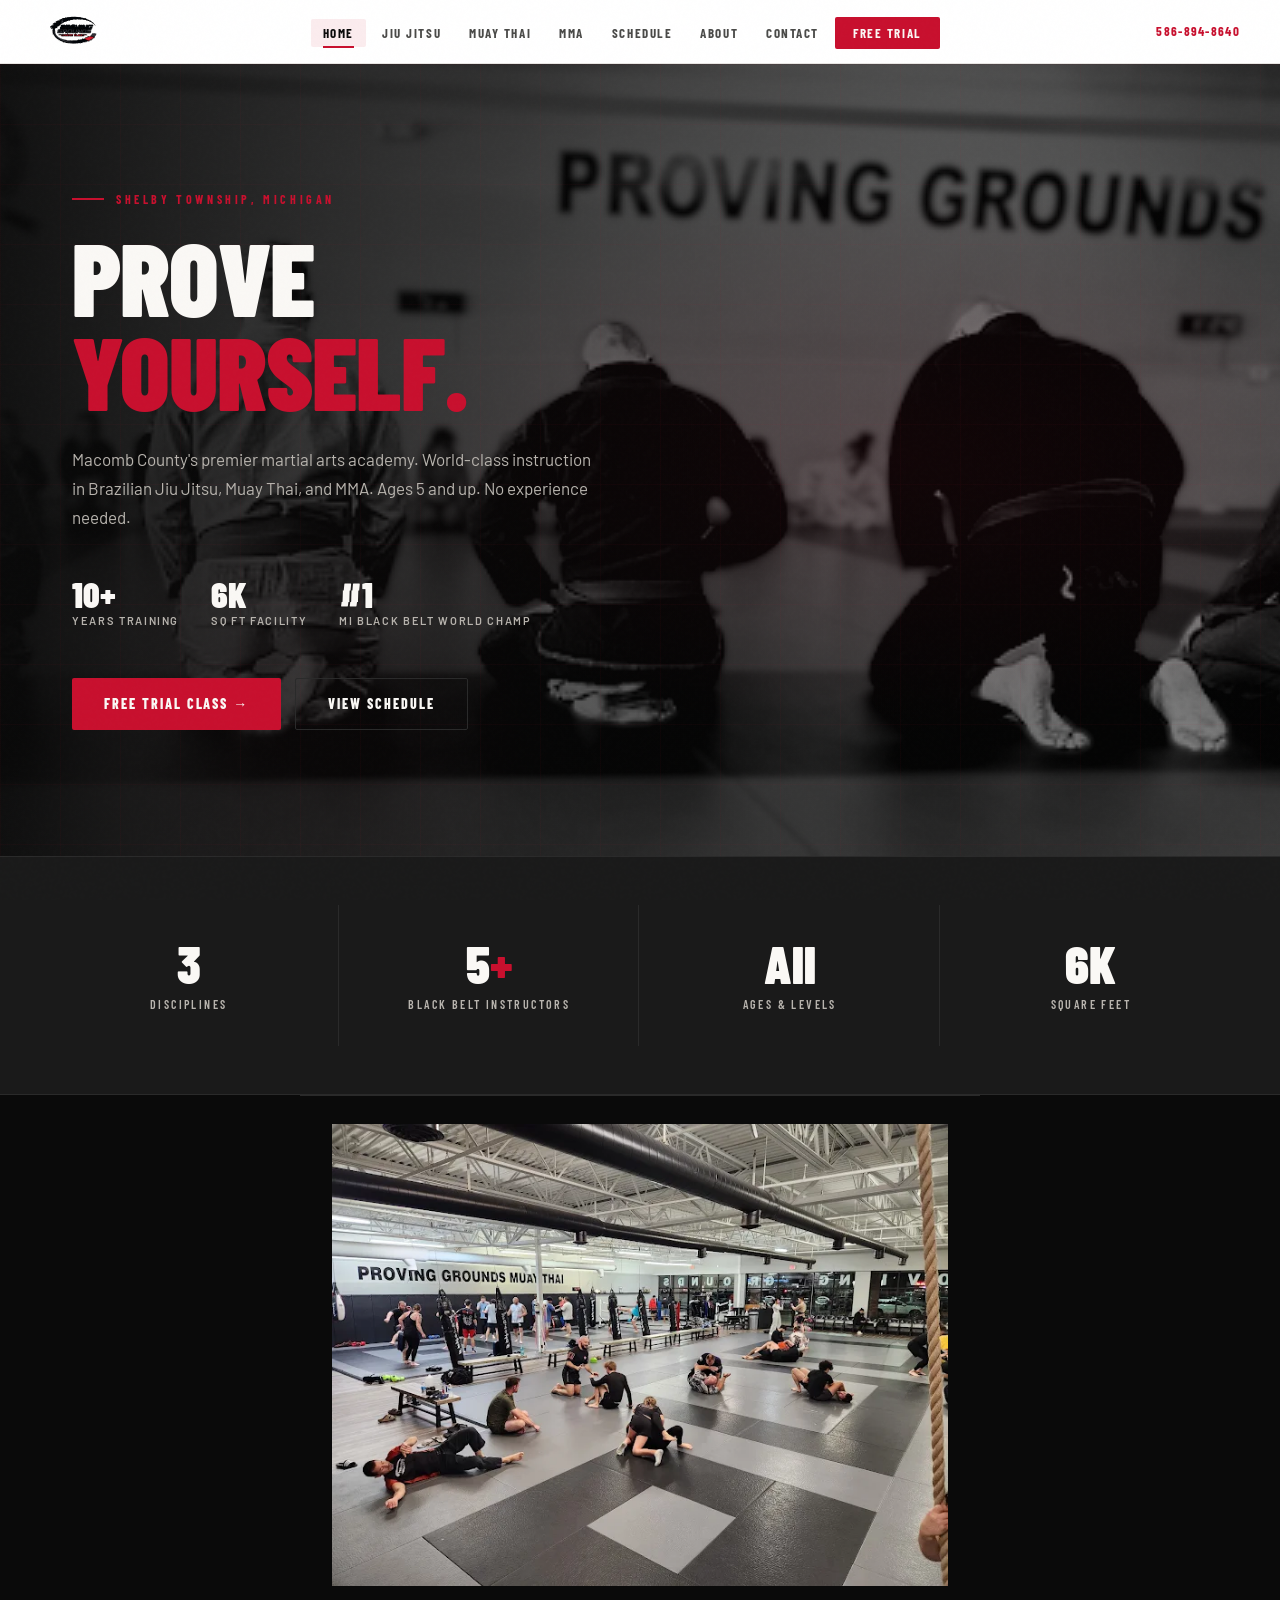
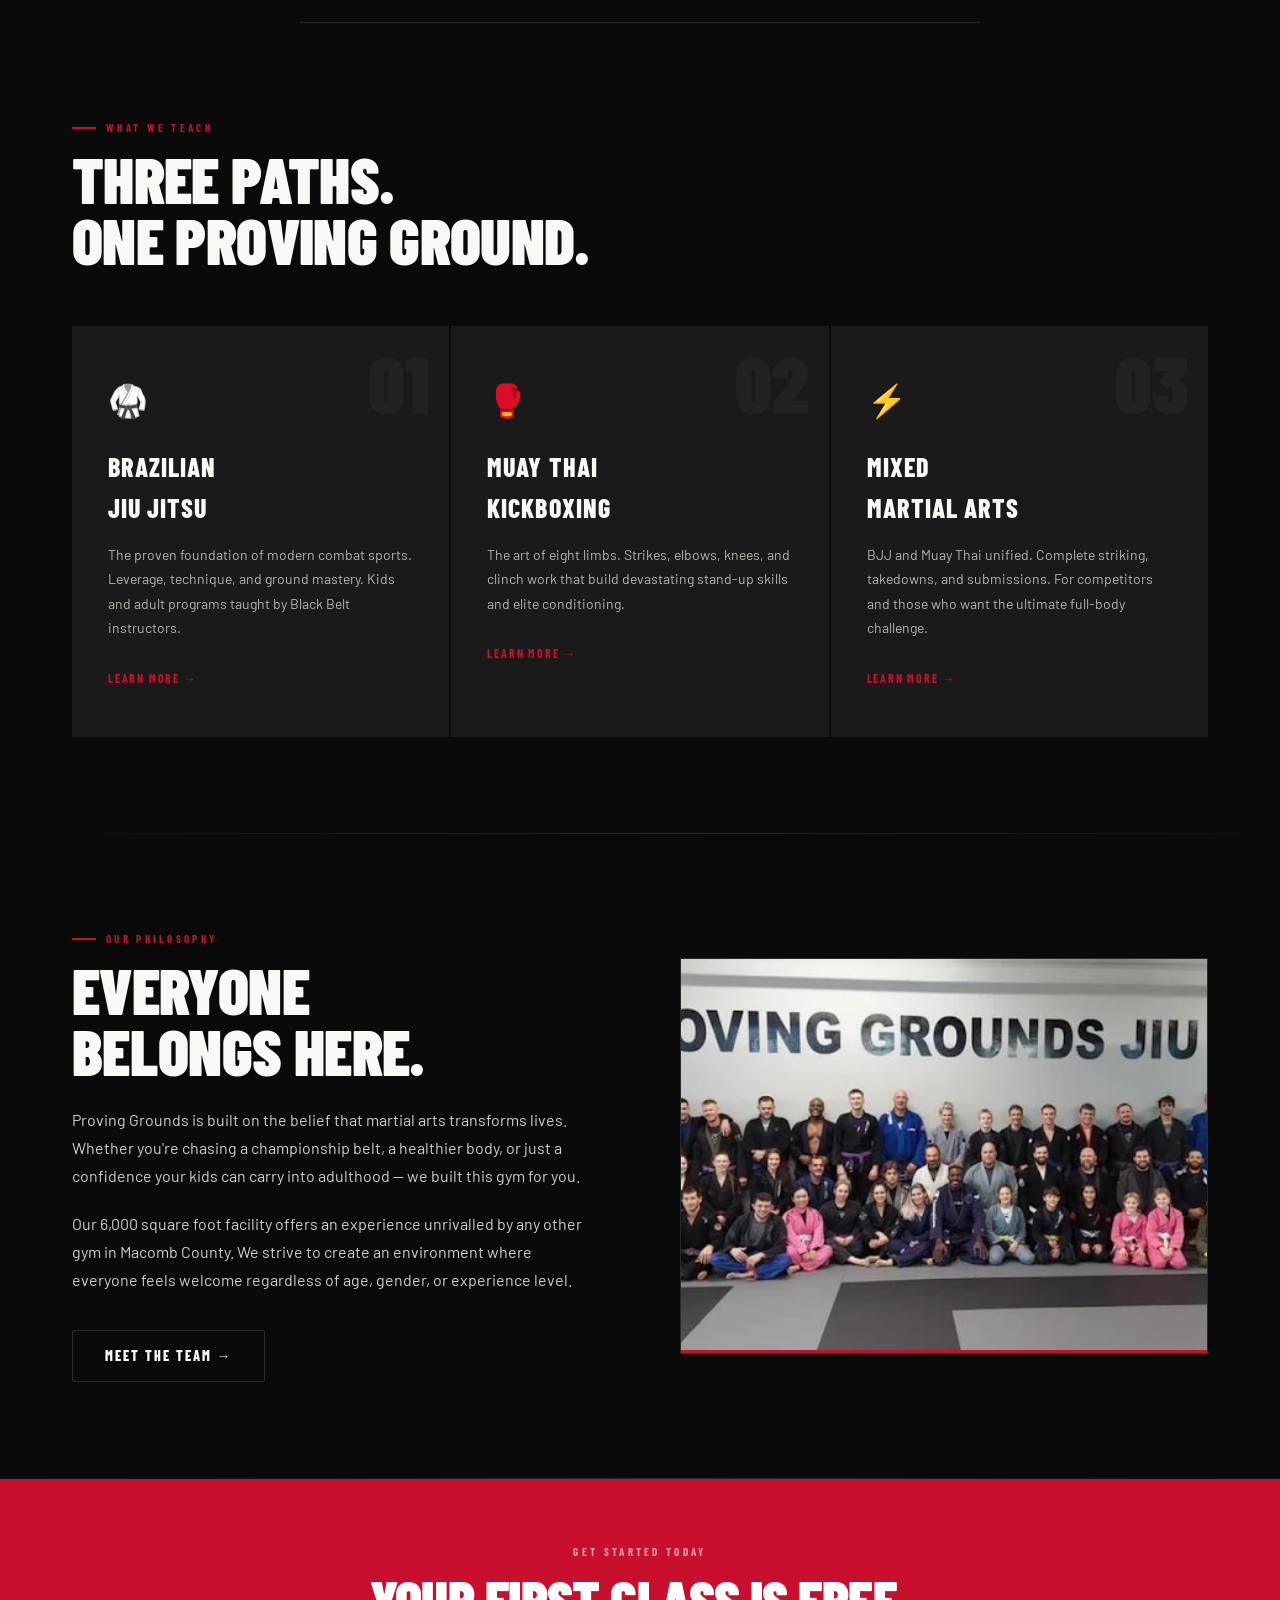
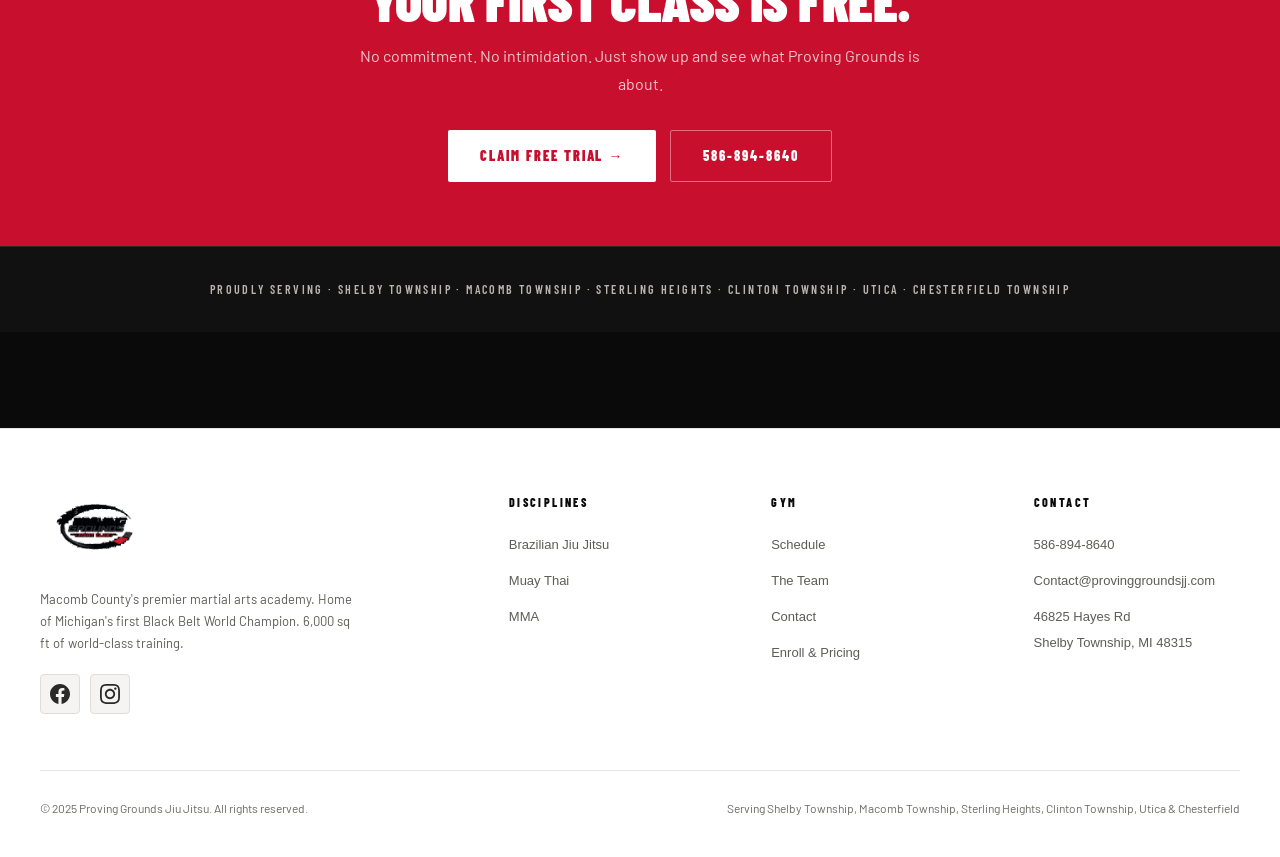
==== commit cc392c62: "Inset gym photo strip at native size to avoid pixelated upscaling Co-authored-by: Cursor <cursoragen" ====
--- a/index.html
+++ b/index.html
@@ -95,7 +95,7 @@
   </div>
 
   <figure class="media-strip">
-    <img src="images/gym-floor-muay-thai.png" width="1600" height="900" alt="Students training BJJ and Muay Thai on the mats at Proving Grounds in Shelby Township." loading="lazy">
+    <img src="images/gym-floor-muay-thai.png" width="680" height="510" alt="Students training BJJ and Muay Thai on the mats at Proving Grounds in Shelby Township." loading="lazy">
   </figure>
 
   <!-- DISCIPLINES -->
--- a/style.css
+++ b/style.css
@@ -9,8 +9,8 @@
   --red: #c8102e;
   --red-glow: #e01535;
   --red-dim: #7a0a1c;
-  --white: #f0ede8;
-  --muted: #888880;
+  --white: #faf8f5;
+  --muted: #b8b4ae;
   --gold: #b8a060;
   --font-display: 'Barlow Condensed', sans-serif;
   --font-body: 'Barlow', sans-serif;
@@ -40,14 +40,15 @@
   opacity: 0.35;
 }
 
-/* ── NAV ── */
+/* ── NAV (light bar) ── */
 nav {
   position: fixed;
   top: 0; left: 0; right: 0;
   z-index: 1000;
-  background: rgba(10,10,10,0.92);
-  backdrop-filter: blur(12px);
-  border-bottom: 1px solid var(--border);
+  isolation: isolate;
+  background: #ffffff;
+  border-bottom: 1px solid #e8e6e3;
+  box-shadow: 0 1px 0 rgba(0, 0, 0, 0.04);
   height: 64px;
   display: flex;
   align-items: center;
@@ -69,6 +70,7 @@
   align-items: center;
   flex-shrink: 0;
   line-height: 0;
+  background: transparent;
 }
 
 .nav-logo img {
@@ -77,6 +79,7 @@
   max-width: min(48vw, 200px);
   object-fit: contain;
   display: block;
+  background: transparent;
 }
 
 .nav-links {
@@ -87,7 +90,7 @@
 }
 
 .nav-links a {
-  color: var(--muted);
+  color: #4a4a48;
   text-decoration: none;
   font-family: var(--font-display);
   font-weight: 700;
@@ -100,9 +103,14 @@
   position: relative;
 }
 
-.nav-links a:hover, .nav-links a.active {
-  color: var(--white);
-  background: rgba(255,255,255,0.05);
+.nav-links a:hover {
+  color: #0a0a0a;
+  background: rgba(10, 10, 10, 0.06);
+}
+
+.nav-links a.active {
+  color: #0a0a0a;
+  background: rgba(200, 16, 46, 0.08);
 }
 
 .nav-links a.active::after {
@@ -120,6 +128,22 @@
   border-radius: 2px;
 }
 
+.nav-links a:focus-visible:not(.nav-cta),
+.nav-phone:focus-visible {
+  outline: 2px solid var(--red);
+  outline-offset: 2px;
+}
+
+.nav-cta:focus-visible {
+  outline: 2px solid #0a0a0a;
+  outline-offset: 2px;
+}
+
+.social-link:focus-visible {
+  outline: 2px solid var(--red);
+  outline-offset: 2px;
+}
+
 .nav-cta:hover { background: var(--red-glow) !important; }
 
 .nav-phone {
@@ -127,9 +151,14 @@
   font-weight: 700;
   font-size: 13px;
   letter-spacing: 0.1em;
-  color: var(--gold);
+  color: var(--red);
   text-decoration: none;
   margin-left: 12px;
+  white-space: nowrap;
+}
+
+.nav-phone:hover {
+  color: var(--red-glow);
 }
 
 /* Mobile nav toggle */
@@ -145,21 +174,8 @@
   display: block;
   width: 24px;
   height: 2px;
-  background: var(--white);
+  background: #1a1a1a;
   transition: all 0.3s;
-}
-
-.disciplines.facility-grid {
-  margin-top: 48px;
-  grid-template-columns: repeat(4, 1fr);
-}
-
-@media (max-width: 900px) {
-  .disciplines.facility-grid { grid-template-columns: repeat(2, 1fr); }
-}
-
-@media (max-width: 480px) {
-  .disciplines.facility-grid { grid-template-columns: 1fr; }
 }
 
 /* ── PAGE WRAPPER ── */
@@ -222,9 +238,11 @@
   width: 100%;
 }
 
-/* ── FULL-WIDTH PHOTO STRIP ── */
+/* ── INSET PHOTO (native resolution — avoids upscaling small assets) ── */
 .media-strip {
-  width: 100%;
+  max-width: 680px;
+  margin: 0 auto;
+  padding: 28px 32px 36px;
   border-top: 1px solid var(--border);
   border-bottom: 1px solid var(--border);
   background: var(--black);
@@ -232,10 +250,11 @@
 
 .media-strip img {
   width: 100%;
-  height: clamp(220px, 42vw, 480px);
-  object-fit: cover;
-  object-position: center 38%;
-  display: block;
+  max-width: 680px;
+  height: auto;
+  display: block;
+  margin: 0 auto;
+  object-fit: contain;
 }
 
 /* ── SPLIT + INLINE PHOTOS ── */
@@ -460,7 +479,7 @@
   letter-spacing: 0.04em;
 }
 
-p { color: #b0aca6; line-height: 1.75; }
+p { color: #d2cec8; line-height: 1.75; }
 
 /* ── DISCIPLINE CARDS ── */
 .disciplines {
@@ -526,6 +545,19 @@
   color: var(--red);
 }
 
+.disciplines.facility-grid {
+  margin-top: 48px;
+  grid-template-columns: repeat(4, 1fr);
+}
+
+@media (max-width: 900px) {
+  .disciplines.facility-grid { grid-template-columns: repeat(2, 1fr); }
+}
+
+@media (max-width: 480px) {
+  .disciplines.facility-grid { grid-template-columns: 1fr; }
+}
+
 /* ── DIVIDER ── */
 .divider {
   width: 100%;
@@ -761,10 +793,10 @@
   max-width: 560px;
 }
 
-/* ── FOOTER ── */
+/* ── FOOTER (light) ── */
 footer {
-  background: var(--deep);
-  border-top: 1px solid var(--border);
+  background: #ffffff;
+  border-top: 1px solid #e8e6e3;
   padding: 64px 32px 40px;
   margin-top: 96px;
 }
@@ -786,6 +818,7 @@
   margin-bottom: 16px;
   line-height: 0;
   text-decoration: none;
+  background: transparent;
 }
 
 .footer-logo img {
@@ -794,13 +827,14 @@
   max-width: min(100%, 260px);
   object-fit: contain;
   display: block;
+  background: transparent;
 }
 
 .footer-brand p {
   font-size: 13px;
-  color: var(--muted);
+  color: #5c5c58;
   line-height: 1.7;
-  max-width: 280px;
+  max-width: 320px;
 }
 
 .footer-col h4 {
@@ -809,7 +843,7 @@
   font-size: 12px;
   letter-spacing: 0.2em;
   text-transform: uppercase;
-  color: var(--white);
+  color: #0a0a0a;
   margin-bottom: 18px;
 }
 
@@ -821,16 +855,19 @@
 }
 
 .footer-col a {
-  color: var(--muted);
+  color: #5c5c58;
   text-decoration: none;
   font-size: 13px;
+  font-weight: 500;
   transition: color 0.2s;
 }
 
-.footer-col a:hover { color: var(--white); }
+.footer-col a:hover {
+  color: var(--red);
+}
 
 .footer-bottom {
-  border-top: 1px solid var(--border);
+  border-top: 1px solid #e8e6e3;
   padding-top: 28px;
   display: flex;
   align-items: center;
@@ -839,33 +876,41 @@
 
 .footer-bottom p {
   font-size: 12px;
-  color: #555;
+  color: #6a6a66;
+  line-height: 1.5;
 }
 
 .social-links {
   display: flex;
-  gap: 12px;
+  gap: 10px;
+  align-items: center;
+  margin-top: 20px;
 }
 
 .social-link {
-  width: 36px;
-  height: 36px;
-  background: var(--charcoal);
-  border: 1px solid var(--border);
-  border-radius: 2px;
+  width: 40px;
+  height: 40px;
+  background: #f5f4f2;
+  border: 1px solid #e0ddd8;
+  border-radius: 4px;
   display: flex;
   align-items: center;
   justify-content: center;
   text-decoration: none;
-  color: var(--muted);
-  font-size: 14px;
-  transition: all 0.2s;
+  color: #2a2a28;
+  transition: background 0.2s, border-color 0.2s, color 0.2s, transform 0.2s;
+}
+
+.social-link svg {
+  flex-shrink: 0;
+  display: block;
 }
 
 .social-link:hover {
   background: var(--red);
   border-color: var(--red);
-  color: var(--white);
+  color: #ffffff;
+  transform: translateY(-1px);
 }
 
 /* ── LEGEND ── */
@@ -986,8 +1031,9 @@
     flex-direction: column;
     position: fixed;
     top: 64px; left: 0; right: 0;
-    background: var(--deep);
-    border-bottom: 1px solid var(--border);
+    background: #ffffff;
+    border-bottom: 1px solid #e8e6e3;
+    box-shadow: 0 12px 32px rgba(0, 0, 0, 0.08);
     padding: 16px;
     gap: 2px;
   }
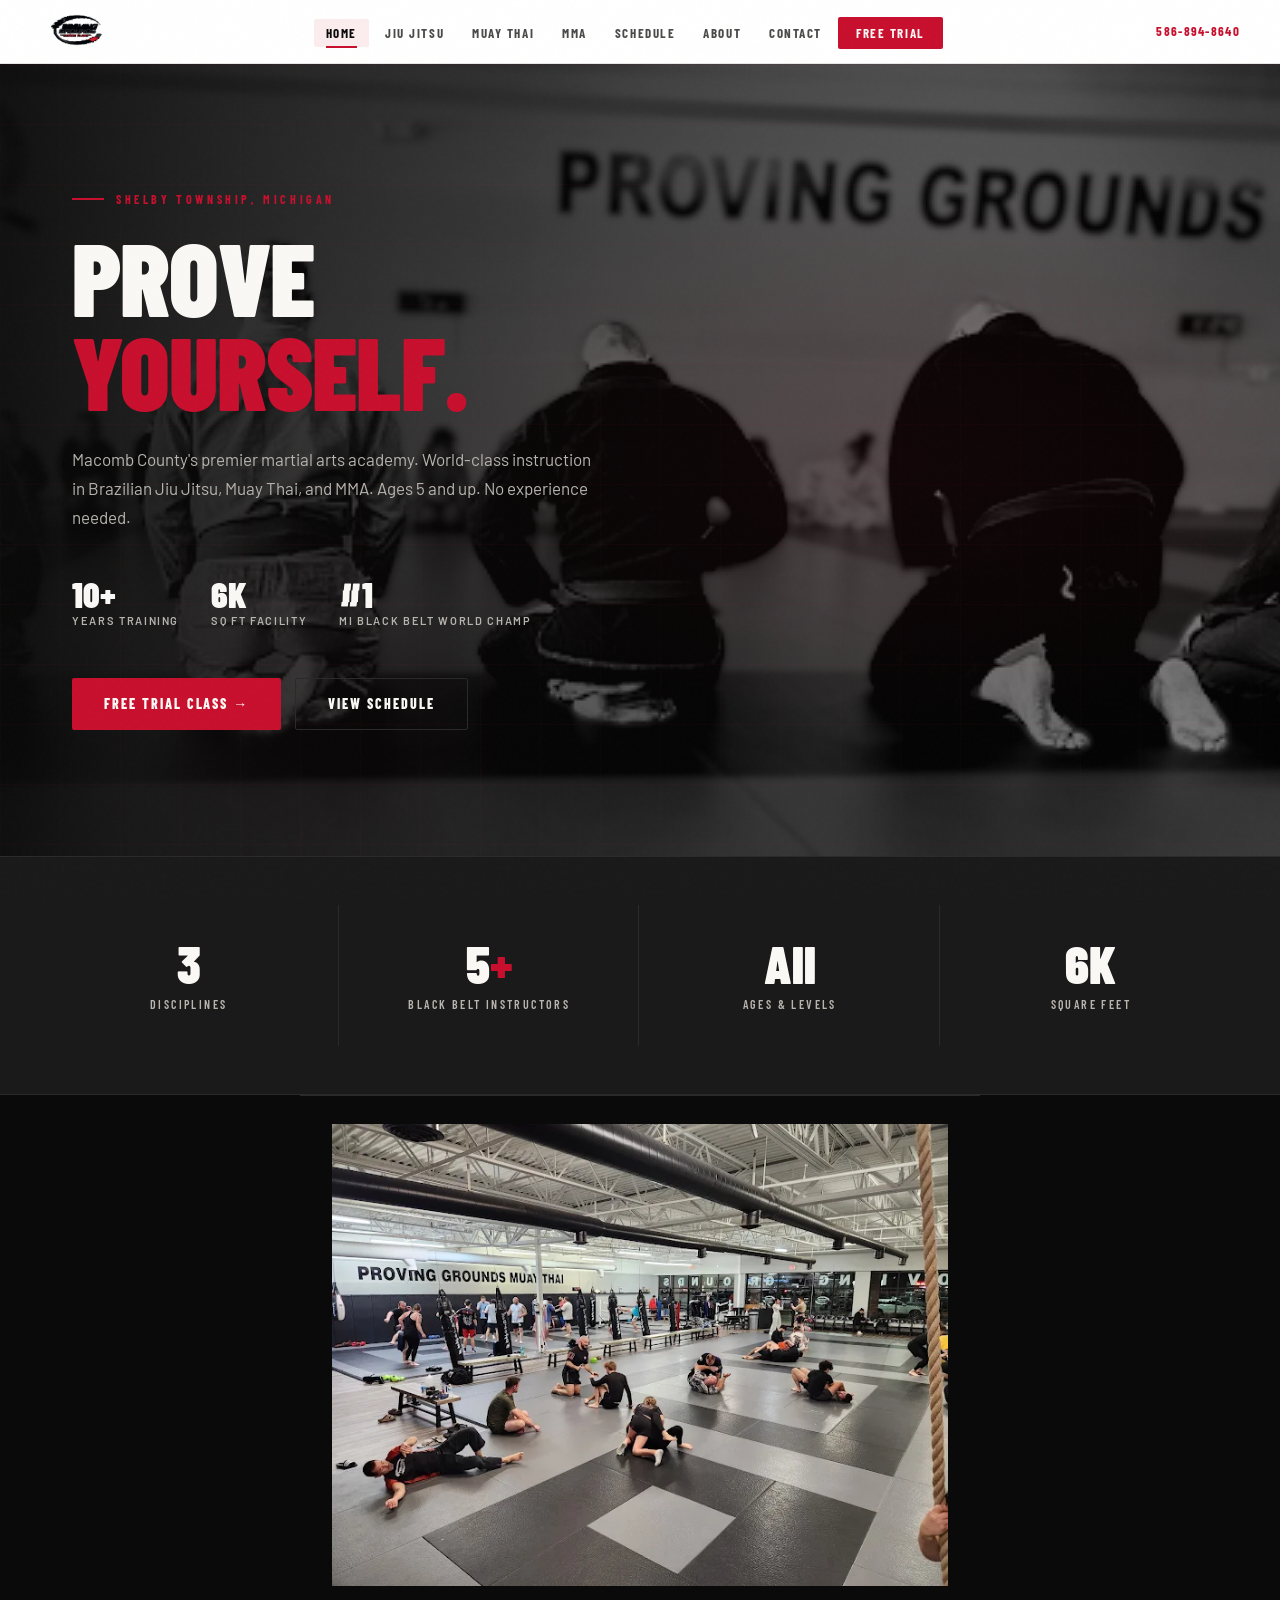
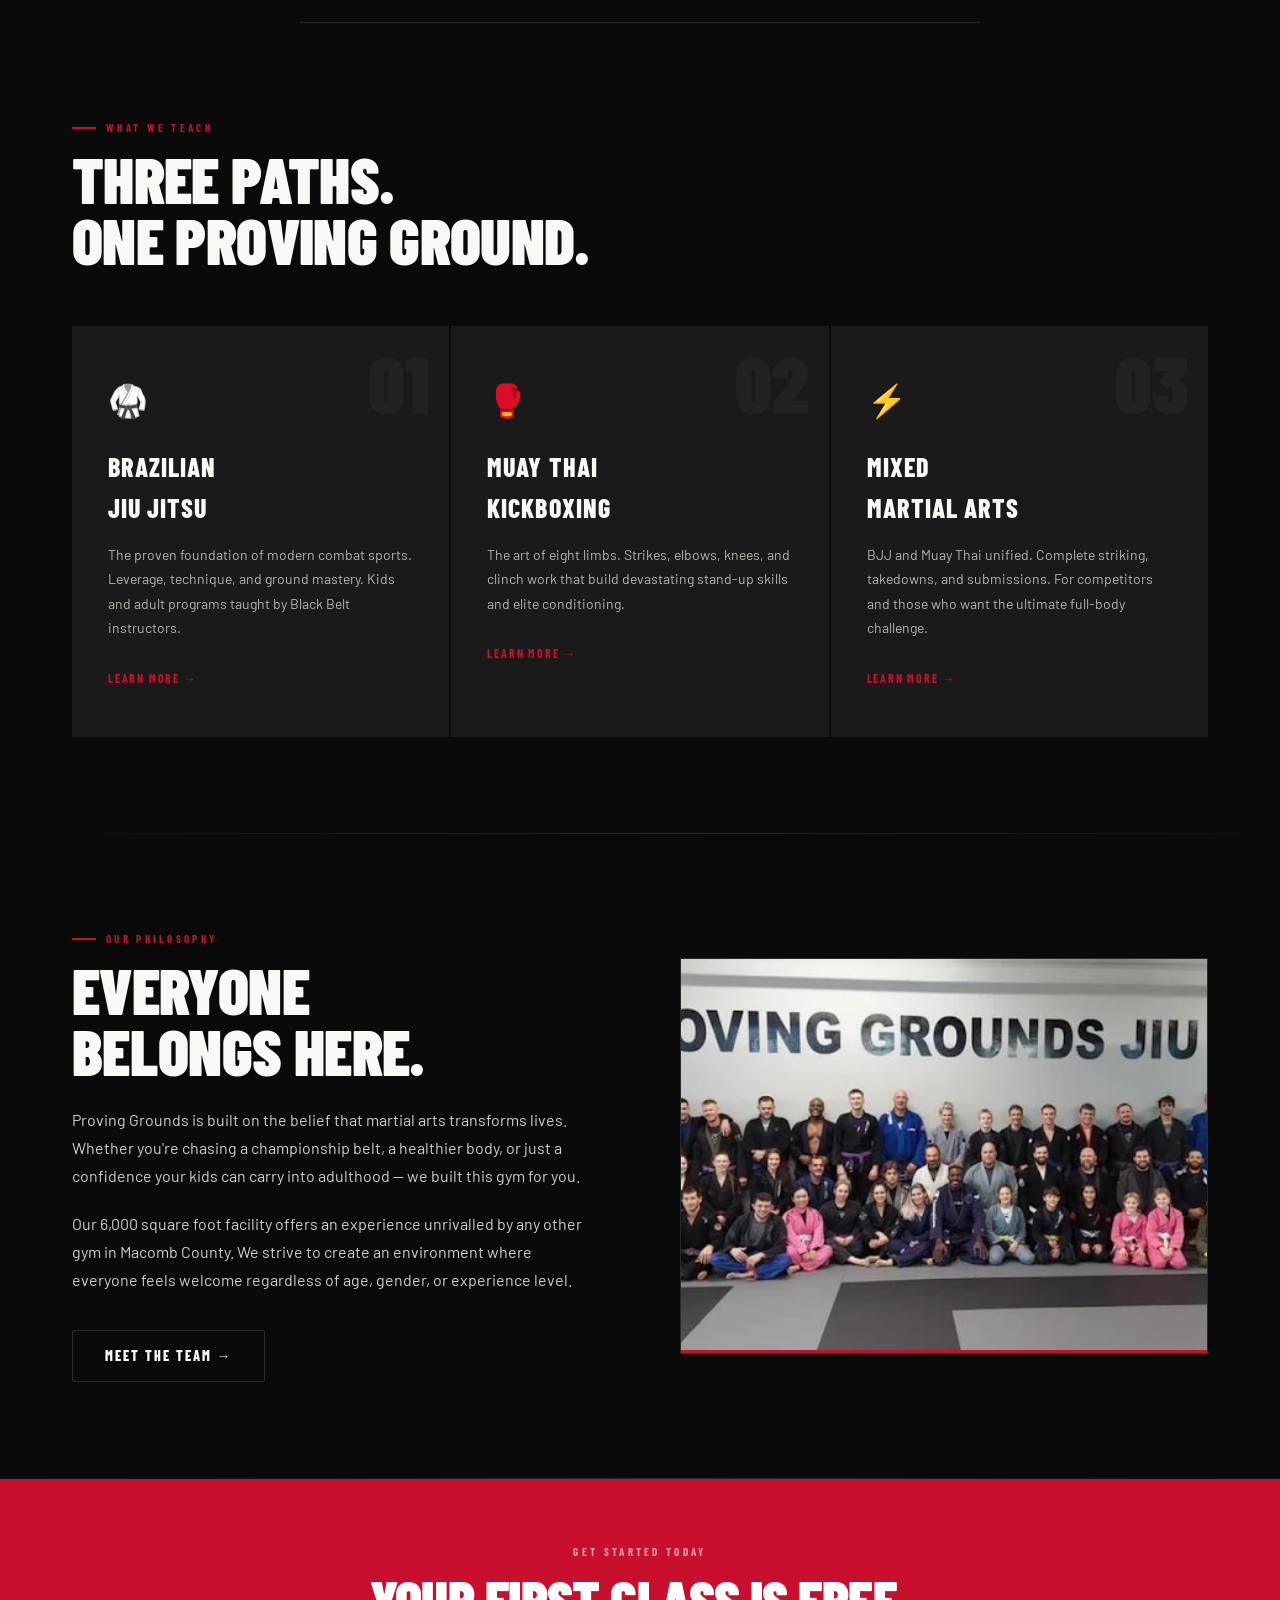
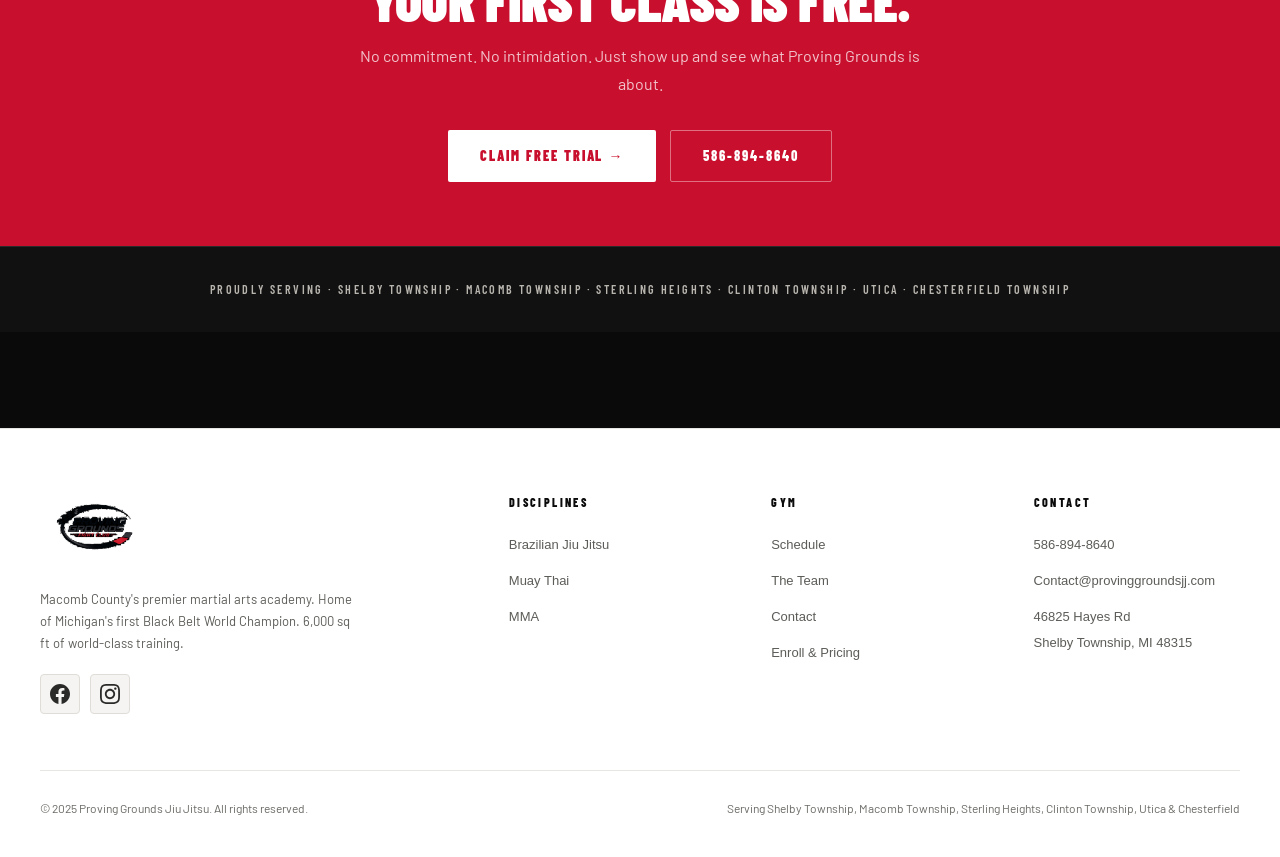
==== commit f92193c6: "Add favicon set: rounded red tile, PWA manifest, Apple, Windows tiles, Safari mask Co-authored-by: C" ====
--- a/index.html
+++ b/index.html
@@ -3,6 +3,24 @@
 <head>
   <meta charset="UTF-8">
   <meta name="viewport" content="width=device-width, initial-scale=1.0">
+  <!-- Favicons, touch icons, PWA, and Windows tiles -->
+  <link rel="icon" href="icons/favicon.ico" sizes="any">
+  <link rel="icon" type="image/png" sizes="16x16" href="icons/favicon-16x16.png">
+  <link rel="icon" type="image/png" sizes="32x32" href="icons/favicon-32x32.png">
+  <link rel="icon" type="image/png" sizes="48x48" href="icons/favicon-48x48.png">
+  <link rel="icon" type="image/png" sizes="96x96" href="icons/favicon-96x96.png">
+  <link rel="apple-touch-icon" sizes="180x180" href="icons/apple-touch-icon.png">
+  <link rel="apple-touch-icon" sizes="152x152" href="icons/apple-touch-icon-152.png">
+  <link rel="apple-touch-icon" sizes="167x167" href="icons/apple-touch-icon-167.png">
+  <link rel="mask-icon" href="icons/safari-pinned-tab.svg" color="#c8102e">
+  <link rel="manifest" href="site.webmanifest">
+  <meta name="msapplication-TileColor" content="#c8102e">
+  <meta name="msapplication-TileImage" content="icons/mstile-150x150.png">
+  <meta name="msapplication-config" content="browserconfig.xml">
+  <meta name="apple-mobile-web-app-capable" content="yes">
+  <meta name="apple-mobile-web-app-status-bar-style" content="black-translucent">
+  <meta name="apple-mobile-web-app-title" content="Proving Grounds">
+  <meta name="application-name" content="Proving Grounds">
   <meta name="description" content="Proving Grounds Fight Club — Shelby Township’s home for Brazilian Jiu Jitsu, Muay Thai, and MMA. Black Belt coaches, 6,000 sq ft, ages 5+. Book your free trial today.">
   <meta name="theme-color" content="#0a0a0a">
   <meta name="robots" content="index,follow">
--- a/style.css
+++ b/style.css
@@ -74,12 +74,15 @@
 }
 
 .nav-logo img {
-  height: 44px;
+  height: 48px;
   width: auto;
-  max-width: min(48vw, 200px);
+  max-width: min(52vw, 220px);
+  aspect-ratio: 1536 / 1023;
   object-fit: contain;
+  object-position: left center;
   display: block;
   background: transparent;
+  /* Correct intrinsic ratio (matches file) so the browser downscales cleanly */
 }
 
 .nav-links {
@@ -824,8 +827,10 @@
 .footer-logo img {
   height: 72px;
   width: auto;
-  max-width: min(100%, 260px);
+  max-width: min(100%, 280px);
+  aspect-ratio: 1536 / 1023;
   object-fit: contain;
+  object-position: left center;
   display: block;
   background: transparent;
 }
@@ -1041,8 +1046,8 @@
   .nav-toggle { display: flex; }
 
   .nav-logo img {
-    height: 36px;
-    max-width: min(44vw, 160px);
+    height: 40px;
+    max-width: min(48vw, 180px);
   }
 
   .hero-content { padding: 60px 20px; }
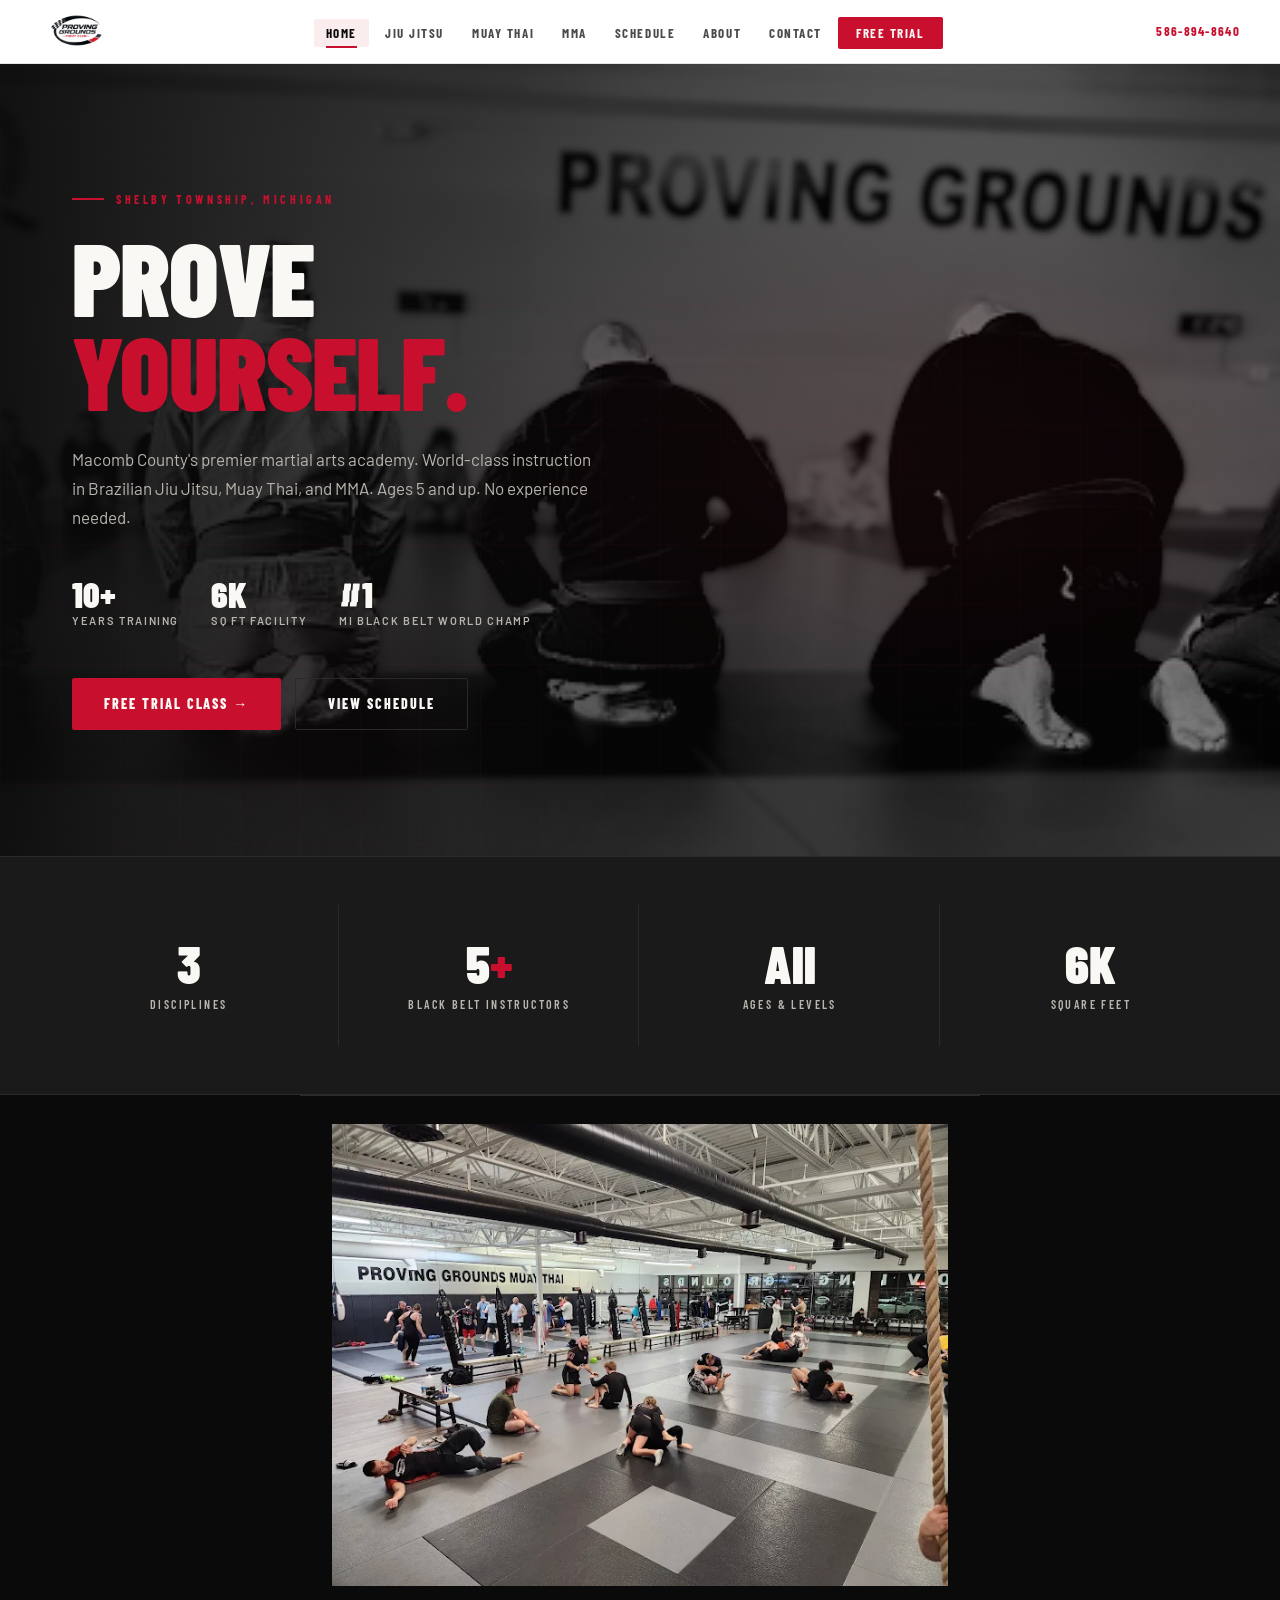
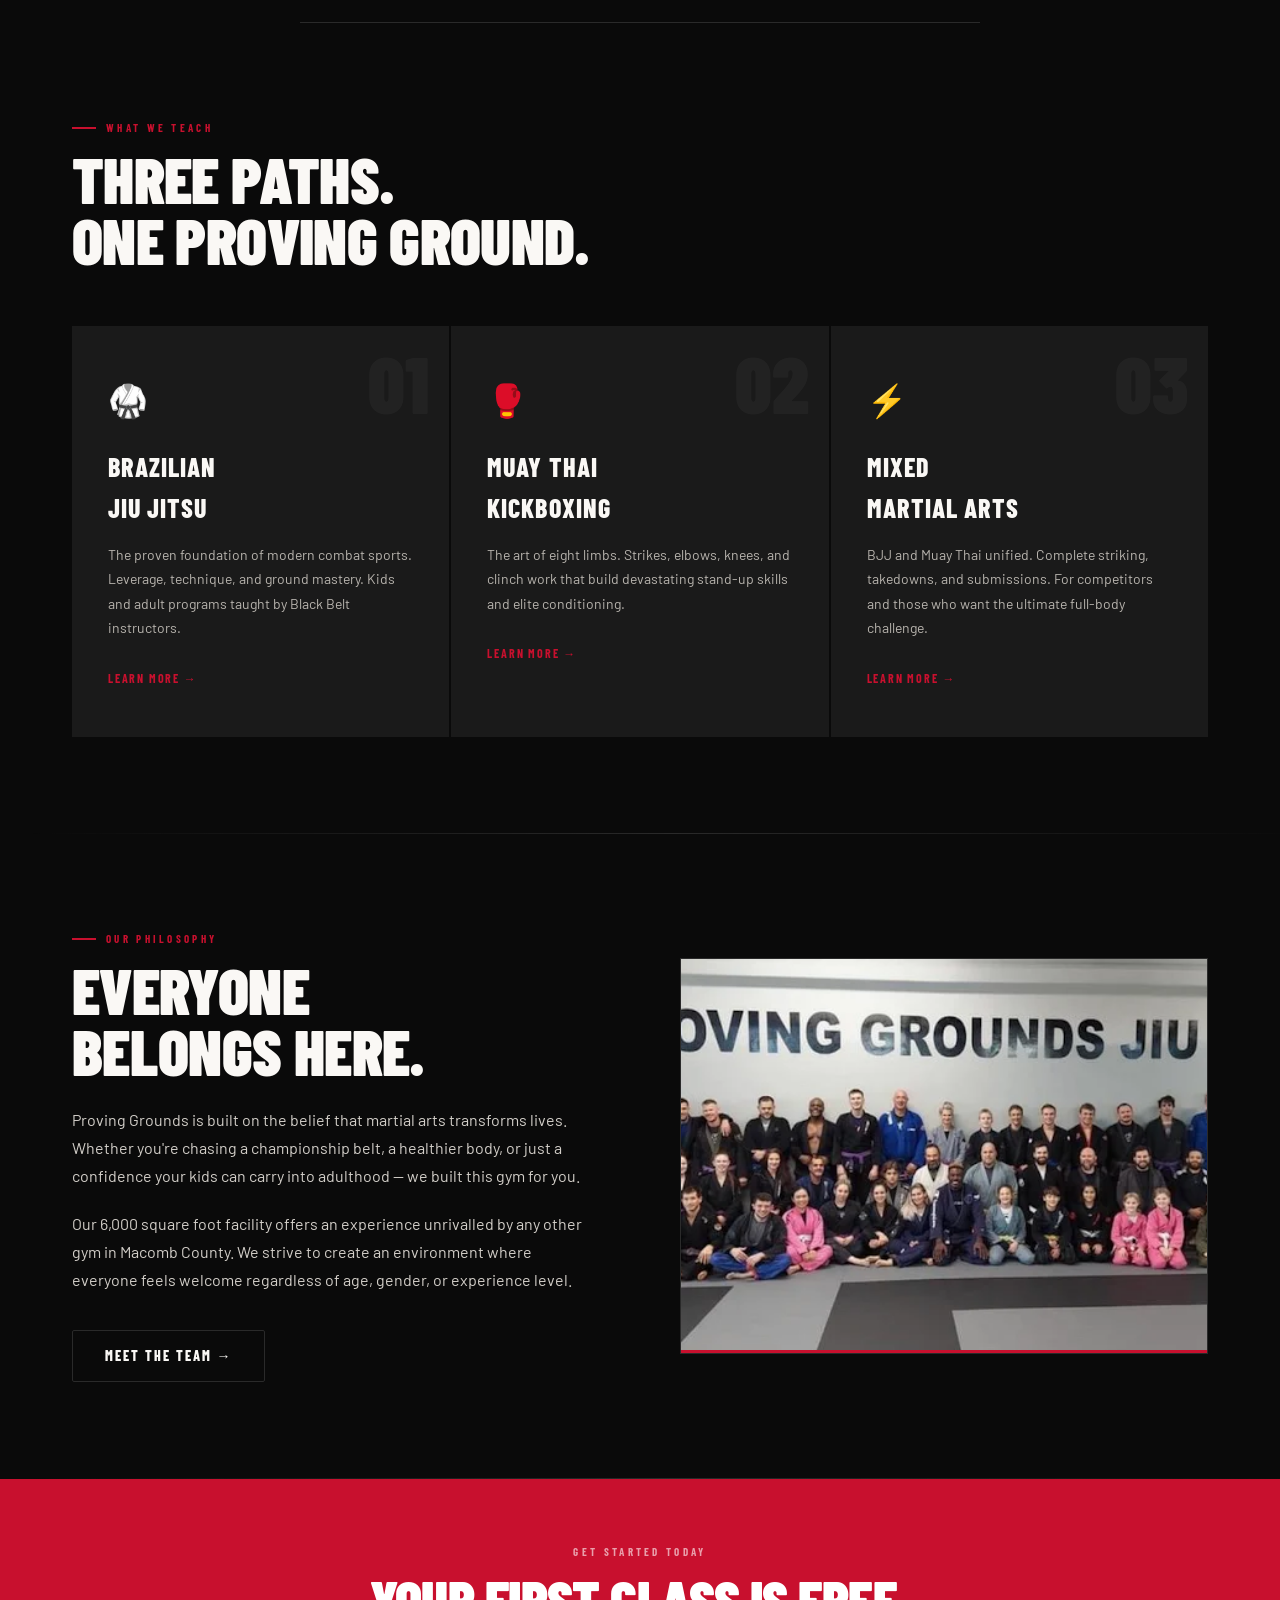
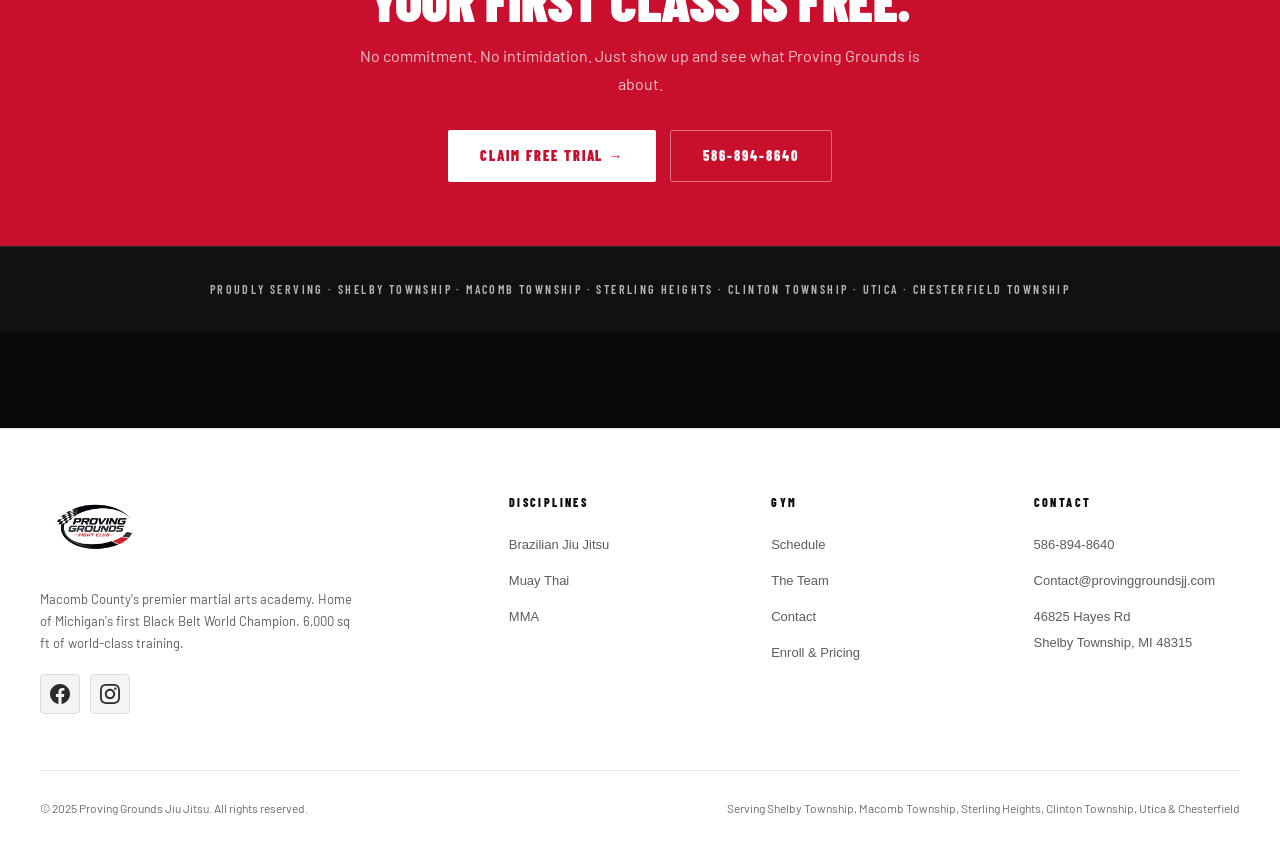
==== commit ae959054: "Refresh OG preview from current logo; cache-bust social image URLs (?v=4) Co-authored-by: Cursor <cu" ====
--- a/index.html
+++ b/index.html
@@ -32,8 +32,8 @@
   <meta property="og:url" content="https://adventurini.github.io/provinggrounds/">
   <meta property="og:title" content="Proving Grounds Fight Club | BJJ, Muay Thai &amp; MMA — Shelby Township, MI">
   <meta property="og:description" content="Proving Grounds Fight Club — Shelby Township’s home for Brazilian Jiu Jitsu, Muay Thai, and MMA. Black Belt coaches, 6,000 sq ft, ages 5+. Book your free trial today.">
-  <meta property="og:image" content="https://adventurini.github.io/provinggrounds/images/og-preview.png">
-  <meta property="og:image:secure_url" content="https://adventurini.github.io/provinggrounds/images/og-preview.png">
+  <meta property="og:image" content="https://cdn.jsdelivr.net/gh/adventurini/provinggrounds@main/images/og-preview.png?v=4">
+  <meta property="og:image:secure_url" content="https://cdn.jsdelivr.net/gh/adventurini/provinggrounds@main/images/og-preview.png?v=4">
   <meta property="og:image:type" content="image/png">
   <meta property="og:image:width" content="1200">
   <meta property="og:image:height" content="630">
@@ -41,7 +41,7 @@
   <meta name="twitter:card" content="summary_large_image">
   <meta name="twitter:title" content="Proving Grounds Fight Club | BJJ, Muay Thai &amp; MMA — Shelby Township, MI">
   <meta name="twitter:description" content="Proving Grounds Fight Club — Shelby Township’s home for Brazilian Jiu Jitsu, Muay Thai, and MMA. Black Belt coaches, 6,000 sq ft, ages 5+. Book your free trial today.">
-  <meta name="twitter:image" content="https://adventurini.github.io/provinggrounds/images/og-preview.png">
+  <meta name="twitter:image" content="https://cdn.jsdelivr.net/gh/adventurini/provinggrounds@main/images/og-preview.png?v=4">
   <link rel="stylesheet" href="style.css">
 </head>
 <body>
--- a/style.css
+++ b/style.css
@@ -27,16 +27,17 @@
   font-size: 16px;
   line-height: 1.6;
   overflow-x: hidden;
-}
-
-/* ── NOISE OVERLAY ── */
+  position: relative;
+}
+
+/* ── NOISE OVERLAY (must stay BELOW nav / page / footer) ── */
 body::before {
   content: '';
   position: fixed;
   inset: 0;
   background-image: url("data:image/svg+xml,%3Csvg viewBox='0 0 256 256' xmlns='http://www.w3.org/2000/svg'%3E%3Cfilter id='noise'%3E%3CfeTurbulence type='fractalNoise' baseFrequency='0.9' numOctaves='4' stitchTiles='stitch'/%3E%3C/filter%3E%3Crect width='100%25' height='100%25' filter='url(%23noise)' opacity='0.04'/%3E%3C/svg%3E");
   pointer-events: none;
-  z-index: 9999;
+  z-index: 0;
   opacity: 0.35;
 }
 
@@ -44,7 +45,7 @@
 nav {
   position: fixed;
   top: 0; left: 0; right: 0;
-  z-index: 1000;
+  z-index: 2000;
   isolation: isolate;
   background: #ffffff;
   border-bottom: 1px solid #e8e6e3;
@@ -74,15 +75,11 @@
 }
 
 .nav-logo img {
+  display: block;
   height: 48px;
   width: auto;
-  max-width: min(52vw, 220px);
-  aspect-ratio: 1536 / 1023;
-  object-fit: contain;
-  object-position: left center;
-  display: block;
-  background: transparent;
-  /* Correct intrinsic ratio (matches file) so the browser downscales cleanly */
+  max-height: 48px;
+  max-width: min(200px, 46vw);
 }
 
 .nav-links {
@@ -182,7 +179,11 @@
 }
 
 /* ── PAGE WRAPPER ── */
-.page { padding-top: 64px; }
+.page {
+  padding-top: 64px;
+  position: relative;
+  z-index: 1;
+}
 
 /* ── HERO ── */
 .hero {
@@ -802,6 +803,8 @@
   border-top: 1px solid #e8e6e3;
   padding: 64px 32px 40px;
   margin-top: 96px;
+  position: relative;
+  z-index: 1;
 }
 
 .footer-inner {
@@ -825,14 +828,11 @@
 }
 
 .footer-logo img {
+  display: block;
   height: 72px;
   width: auto;
-  max-width: min(100%, 280px);
-  aspect-ratio: 1536 / 1023;
-  object-fit: contain;
-  object-position: left center;
-  display: block;
-  background: transparent;
+  max-height: 72px;
+  max-width: min(280px, 85vw);
 }
 
 .footer-brand p {
@@ -1047,6 +1047,7 @@
 
   .nav-logo img {
     height: 40px;
+    max-height: 40px;
     max-width: min(48vw, 180px);
   }
 
